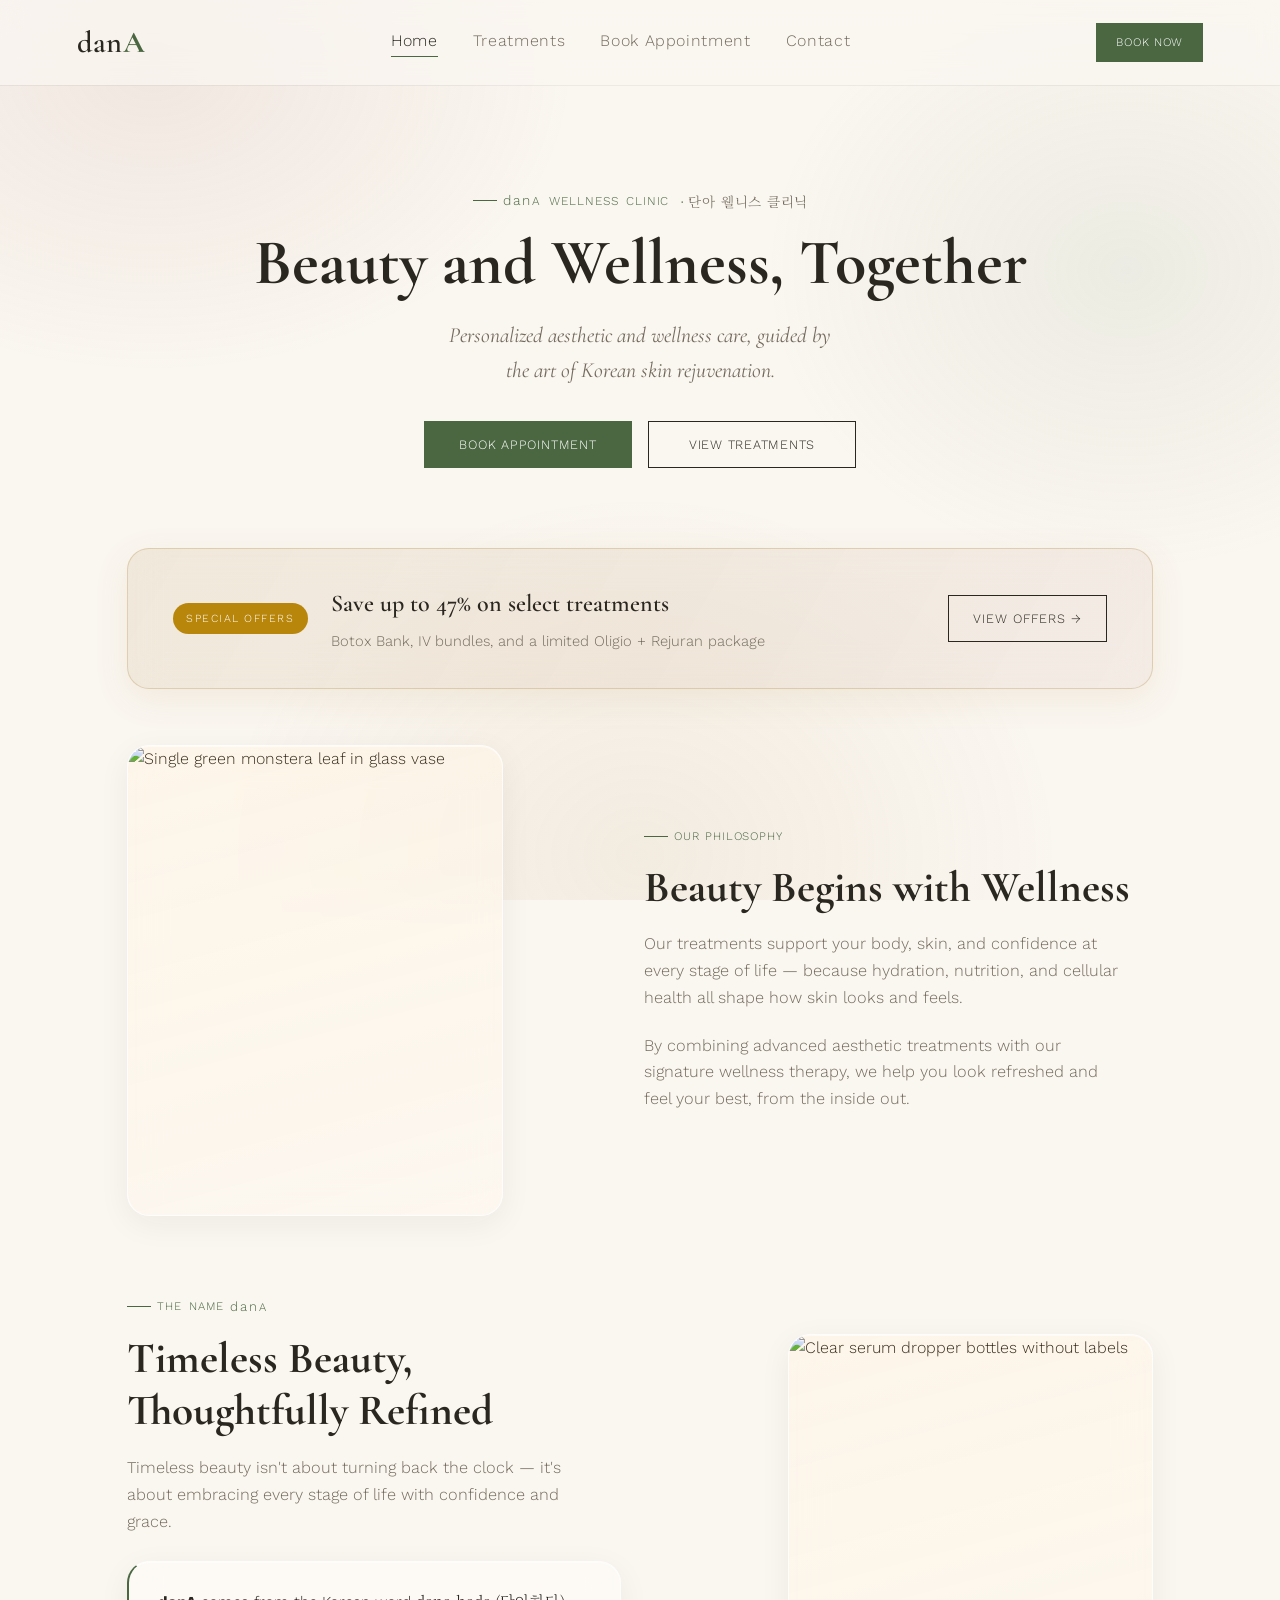
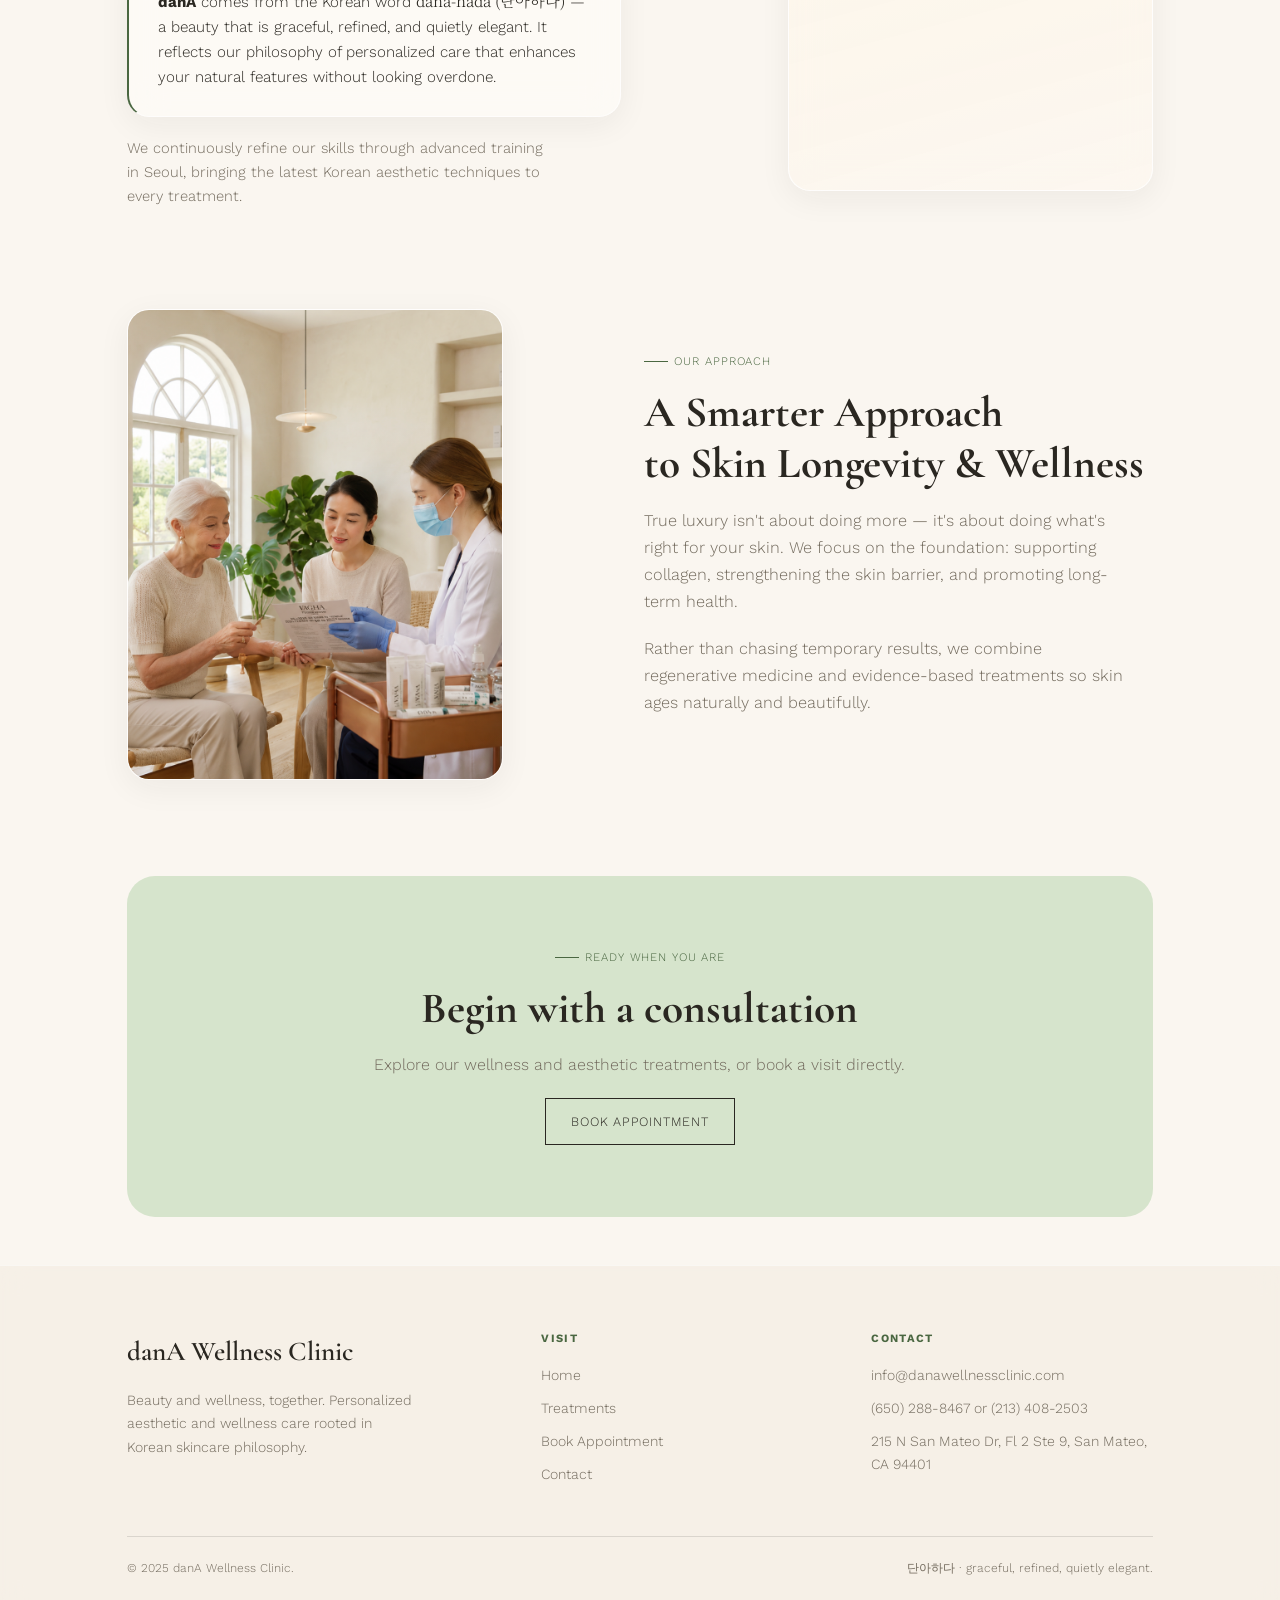
==== index.html @ 2bdb6cf9 "Update index.html" ====
<!DOCTYPE html>
<html lang="en">
<head>
  <meta charset="UTF-8" />
  <meta name="viewport" content="width=device-width, initial-scale=1.0" />
  <title>danA Wellness Clinic</title>
  <link rel="icon" type="image/svg+xml" href="data:image/svg+xml,%3Csvg xmlns='http://www.w3.org/2000/svg' viewBox='0 0 32 32'%3E%3Ccircle cx='16' cy='16' r='16' fill='%23FAF6F0'/%3E%3Ctext x='4' y='23' font-family='Georgia' font-size='18' fill='%232A2721'%3Ed%3C/text%3E%3Ctext x='14' y='23' font-family='Georgia' font-weight='700' font-size='21' fill='%234A6741'%3EA%3C/text%3E%3C/svg%3E" />
  <link rel="stylesheet" href="styles.css?v=2" />
  <link rel="icon" href="./images/favicon.svg" sizes="48x48">
</head>
<body>
  <!-- HEADER -->
  <header class="dana-header">
    <a href="index.html" class="dana-logo"><span class="lc">dan</span><span class="cap">A</span></a>
    <nav class="dana-nav" id="mainNav">
      <a href="index.html" class="active">Home</a>
      <a href="treatments.html">Treatments</a>
      <a href="book.html">Book Appointment</a>
      <a href="contact.html">Contact</a>
    </nav>
    <div style="display:flex;align-items:center;gap:1rem">
      <a href="book.html" class="dana-btn filled small">Book Now</a>
      <button class="nav-toggle" aria-label="Menu" onclick="document.getElementById('mainNav').classList.toggle('open')">
        <span></span><span></span><span></span>
      </button>
    </div>
  </header>

  <!-- HERO -->
  <section class="page-hero">
    <div class="eyebrow" style="justify-content:center;word-spacing:0.18em;flex-wrap:wrap">
      <span style="white-space:nowrap"><span style="text-transform:none;letter-spacing:0.16em"><span style="font-size:1.15em">dan</span>A</span> Wellness Clinic</span>
      <span class="kr-inline"><span class="dot">·</span>단아 웰니스 클리닉</span>
    </div>
    <h1>Beauty and Wellness, Together</h1>
    <p class="sub" style="margin-top:1rem">Personalized aesthetic and wellness care, guided by the art of Korean skin rejuvenation.</p>
    <div style="margin-top:2rem;display:flex;gap:1rem;justify-content:center;flex-wrap:wrap">
      <a href="book.html" class="dana-btn filled" style="width:13rem;justify-content:center;text-align:center">Book Appointment</a>
      <a href="treatments.html" class="dana-btn" style="width:13rem;justify-content:center;text-align:center">View Treatments</a>
    </div>
  </section>

  <!-- OFFERS BANNER -->
  <section class="wrap" style="padding-top:0;padding-bottom:1rem">
    <a href="treatments.html#tab-offers" class="offers-banner">
      <div class="ob-left">
        <span class="ob-tag">Special Offers</span>
        <div>
          <h3>Save up to 47% on select treatments</h3>
          <p>Botox Bank, IV bundles, and a limited Oligio + Rejuran package</p>
        </div>
      </div>
      <span class="ob-arrow">View Offers →</span>
    </a>
  </section>

  <!-- PHILOSOPHY 1 -->
  <div class="philosophy-block">
    <section class="wrap phi-grid">
      <div class="phi-img glass" aria-hidden="true">
        <img src="https://images.unsplash.com/photo-1471086569966-db3eebc25a59?w=800&h=1000&fit=crop&crop=center&auto=format&q=80" alt="Single green monstera leaf in glass vase" />
        <div class="tint"></div>
      </div>
      <div class="phi-copy">
        <div class="eyebrow">Our Philosophy</div>
        <h2>Beauty Begins with Wellness</h2>
        <p>Our treatments support your body, skin, and confidence at every stage of life — because hydration, nutrition, and cellular health all shape how skin looks and feels.</p>
        <p>By combining advanced aesthetic treatments with our signature wellness therapy, we help you look refreshed and feel your best, from the inside out.</p>
      </div>
    </section>
  </div>

  <!-- PHILOSOPHY 2 -->
  <div class="philosophy-block">
    <section class="wrap phi-grid reverse" style="gap:13vw">
      <div class="phi-img glass" aria-hidden="true">
        <img src="https://images.unsplash.com/photo-1608571423902-eed4a5ad8108?w=800&h=1000&fit=crop&auto=format&q=80" alt="Clear serum dropper bottles without labels" />
        <div class="tint"></div>
      </div>
      <div class="phi-copy">
        <div class="eyebrow" style="word-spacing:0.18em">The Name <span style="text-transform:none;letter-spacing:0.16em"><span style="font-size:1.15em">dan</span>A</span></div>
        <h2>Timeless Beauty,<br>Thoughtfully Refined</h2>
        <p>Timeless beauty isn't about turning back the clock — it's about embracing every stage of life with confidence and grace.</p>
        <div class="name-note glass">
          <strong>danA</strong> comes from the Korean word <span style="font-family:'Noto Serif KR', serif;color:var(--ink)">dana-hada (단아하다)</span> — a beauty that is graceful, refined, and quietly elegant. It reflects our philosophy of personalized care that enhances your natural features without looking overdone.
        </div>
        <p style="margin-top:1.2rem;font-size:0.92rem">We continuously refine our skills through advanced training in Seoul, bringing the latest Korean aesthetic techniques to every treatment.</p>
      </div>
    </section>
  </div>

  <!-- PHILOSOPHY 3 -->
  <div class="philosophy-block">
    <section class="wrap phi-grid">
      <div class="phi-img glass" aria-hidden="true">
        <img src="images/consultation-clinic.png" alt="Clients reviewing treatment plan with clinician" />
        <div class="tint"></div>
      </div>
      <div class="phi-copy">
        <div class="eyebrow">Our Approach</div>
        <h2>A Smarter Approach<br>to Skin Longevity &amp; Wellness</h2>
        <p>True luxury isn't about doing more — it's about doing what's right for your skin. We focus on the foundation: supporting collagen, strengthening the skin barrier, and promoting long-term health.</p>
        <p>Rather than chasing temporary results, we combine regenerative medicine and evidence-based treatments so skin ages naturally and beautifully.</p>
      </div>
    </section>
  </div>

  <!-- CTA -->
  <section class="cta-band">
    <div class="wrap" style="padding:0">
      <div class="eyebrow" style="justify-content:center;color:var(--gold)">Ready When You Are</div>
      <h2>Begin with a consultation</h2>
      <p>Explore our wellness and aesthetic treatments, or book a visit directly.</p>
      <a href="book.html" class="dana-btn">Book Appointment</a>
    </div>
  </section>

  <!-- FOOTER -->
  <footer class="dana-footer">
    <div class="wrap">
      <div class="foot-grid">
        <div>
          <div class="foot-logo"><span class="lc">dan</span><span class="cap">A</span> Wellness Clinic</div>
          <p class="foot-desc">Beauty and wellness, together. Personalized aesthetic and wellness care rooted in Korean skincare philosophy.</p>
        </div>
        <div class="foot-col">
          <h5>Visit</h5>
          <a href="index.html">Home</a>
          <a href="treatments.html">Treatments</a>
          <a href="book.html">Book Appointment</a>
          <a href="contact.html">Contact</a>
        </div>
        <div class="foot-col">
          <h5>Contact</h5>
          <a href="mailto:info@danawellnessclinic.com">info@danawellnessclinic.com</a>
          <a href="tel:+16502888467">(650) 288-8467 or (213) 408-2503</a>
          <a href="contact.html">215 N San Mateo Dr, Fl 2 Ste 9, San Mateo, CA 94401</a>
        </div>
      </div>
      <div class="foot-bottom">
        <span>© 2025 danA Wellness Clinic.</span>
        <span>단아하다 · graceful, refined, quietly elegant.</span>
      </div>
    </div>
  </footer>
</body>
</html>
---- styles.css ----
@import url('https://fonts.googleapis.com/css2?family=Cormorant+Garamond:ital,wght@0,400;0,500;0,600;0,700;1,500&family=Work+Sans:wght@300;400;500;600;700&family=Noto+Serif+KR:wght@300;400;600&display=swap');

html { overflow-y: scroll; }

:root {
  --ivory: #FAF6F0;
  --ivory-deep: #F1E9DE;
  --ink: #2A2721;
  --ink-soft: #736B5E;
  --rose: #4A6741;
  --rose-deep: #4A6741;
  --sage: #7A9B6E;
  --gold: #4A6741;
  --amber: #B8860B;
  --dark-soft: #D6E4CC;
  --line: rgba(42,39,33,0.13);
  --dana-max: 1180px;
}

*, *::before, *::after { box-sizing: border-box; margin: 0; padding: 0; }

body {
  font-family: 'Work Sans', sans-serif;
  font-weight: 300;
  line-height: 1.65;
  -webkit-font-smoothing: antialiased;
  background: var(--ivory);
  color: var(--ink);
  min-height: 100vh;
  position: relative;
}

body::before {
  content: "";
  position: fixed;
  inset: 0;
  z-index: 0;
  pointer-events: none;
  background:
    radial-gradient(ellipse 700px 500px at 12% 8%, rgba(185,140,130,0.14), transparent 60%),
    radial-gradient(ellipse 600px 500px at 88% 30%, rgba(150,167,141,0.13), transparent 60%),
    radial-gradient(ellipse 700px 600px at 50% 95%, rgba(185,151,90,0.10), transparent 60%);
}

::selection {
  background: var(--rose);
  color: #fff;
}

/* Wrap */
.wrap {
  max-width: var(--dana-max);
  margin: 0 auto;
  padding: 0 6vw;
}

/* ═══════════════════════════════════════════════════
   HEADER
═══════════════════════════════════════════════════ */
.dana-header {
  position: sticky;
  top: 0;
  z-index: 100;
  background: rgba(250,246,240,0.75);
  backdrop-filter: blur(14px);
  -webkit-backdrop-filter: blur(14px);
  box-shadow: 0 1px 0 rgba(42,39,33,0.06);
  display: flex;
  align-items: center;
  justify-content: space-between;
  padding: 1.1rem 6vw;
}

.dana-logo {
  font-family: 'Cormorant Garamond', serif;
  font-size: 1.9rem;
  letter-spacing: 0.01em;
  text-decoration: none;
  color: inherit;
}
.dana-logo .lc { font-weight: 600; }
.dana-logo .cap { font-weight: 700; color: var(--rose-deep); }

.dana-nav {
  display: flex;
  align-items: center;
  gap: 2.2rem;
}
.dana-nav a {
  text-decoration: none;
  color: var(--ink-soft);
  font-size: 1rem;
  letter-spacing: 0.04em;
  position: relative;
  padding-bottom: 3px;
}
.dana-nav a::after {
  content: "";
  position: absolute;
  left: 0;
  bottom: 0;
  width: 0;
  height: 1px;
  background: var(--rose-deep);
  transition: width 0.25s ease;
}
.dana-nav a:hover::after,
.dana-nav a.active::after {
  width: 100%;
}
.dana-nav a.active {
  color: var(--ink);
}

/* ═══════════════════════════════════════════════════
   BUTTONS — NO BORDER-RADIUS (SQUARE)
═══════════════════════════════════════════════════ */
.dana-btn {
  display: inline-flex;
  align-items: center;
  gap: 0.5rem;
  font-size: 0.8rem;
  letter-spacing: 0.06em;
  text-transform: uppercase;
  text-decoration: none;
  color: var(--ink);
  border: 1px solid var(--ink);
  padding: 0.75rem 1.6rem;
  transition: background 0.25s ease, color 0.25s ease, border-color 0.25s ease;
  background: transparent;
  cursor: pointer;
  font-family: inherit;
  border-radius: 0;
}
.dana-btn:hover {
  background: var(--ink);
  color: var(--ivory);
}
.dana-btn.filled {
  background: var(--rose-deep);
  border-color: var(--rose-deep);
  color: #fff;
  border-radius: 0;
}
.dana-btn.filled:hover {
  background: var(--ink);
  border-color: var(--ink);
}
.dana-btn.small {
  padding: 0.55rem 1.2rem;
  font-size: 0.72rem;
}

/* Nav toggle (mobile) */
.nav-toggle {
  display: none;
  background: none;
  border: none;
  cursor: pointer;
  padding: 0.4rem;
}
.nav-toggle span {
  display: block;
  width: 22px;
  height: 1px;
  background: var(--ink);
  margin: 5px 0;
}

/* ═══════════════════════════════════════════════════
   HERO
═══════════════════════════════════════════════════ */
.page-hero {
  padding: 6.5rem 6vw 5rem;
  text-align: center;
  position: relative;
  z-index: 1;
}
.page-hero .eyebrow {
  font-size: 0.75rem;
  letter-spacing: 0.08em;
  word-spacing: -0.02em;
  text-transform: uppercase;
  color: var(--rose-deep);
  margin-bottom: 1rem;
  display: flex;
  align-items: center;
  justify-content: center;
  gap: 0.4rem;
}
.page-hero h1 {
  font-family: 'Cormorant Garamond', serif;
  font-weight: 700;
  font-size: clamp(2.4rem, 5.5vw, 4rem);
  line-height: 1.1;
  margin: 0 0 1.2rem;
}
.page-hero .sub {
  font-family: 'Cormorant Garamond', serif;
  font-style: italic;
  font-weight: 400;
  font-size: clamp(1.1rem, 2vw, 1.35rem);
  color: var(--ink-soft);
  max-width: 44ch;
  margin: 0 auto;
}

/* ═══════════════════════════════════════════════════
   EYEBROW
═══════════════════════════════════════════════════ */
.eyebrow {
  font-size: 0.72rem;
  letter-spacing: 0.08em;
  word-spacing: -0.02em;
  text-transform: uppercase;
  color: var(--rose-deep);
  display: flex;
  align-items: center;
  gap: 0.4rem;
  margin-bottom: 1rem;
}
.eyebrow::before {
  content: "";
  width: 24px;
  height: 1px;
  background: var(--rose-deep);
}
.kr-inline {
  font-family: 'Noto Serif KR', serif;
  font-weight: 300;
  text-transform: none;
  letter-spacing: 0.02em;
  color: var(--ink-soft);
  font-size: 0.85rem;
  margin-left: 0.3em;
}
.kr-inline .dot {
  margin-right: 0.3em;
  color: var(--rose-deep);
}

/* ═══════════════════════════════════════════════════
   TYPOGRAPHY
═══════════════════════════════════════════════════ */
h2 {
  font-family: 'Cormorant Garamond', serif;
  font-weight: 700;
  font-size: clamp(1.9rem, 3.6vw, 2.7rem);
  line-height: 1.2;
  margin: 0 0 1.1rem;
}
h3 {
  font-family: 'Cormorant Garamond', serif;
  font-weight: 600;
  font-size: 1.5rem;
  margin: 0 0 0.5rem;
}
p {
  color: var(--ink-soft);
}

/* ═══════════════════════════════════════════════════
   GLASS CARD
═══════════════════════════════════════════════════ */
.glass {
  background: rgba(255,253,249,0.55);
  backdrop-filter: blur(18px);
  -webkit-backdrop-filter: blur(18px);
  border: 1px solid rgba(255,255,255,0.6);
  border-radius: 22px;
  box-shadow: 0 8px 32px rgba(42,39,33,0.06), inset 0 1px 0 rgba(255,255,255,0.5);
}

/* ═══════════════════════════════════════════════════
   PHILOSOPHY BLOCKS (HOME)
═══════════════════════════════════════════════════ */
.philosophy-block {
  padding: 2.5rem 0;
  position: relative;
  z-index: 1;
}
.phi-grid {
  display: grid;
  grid-template-columns: 0.85fr 1.15fr;
  gap: 11vw;
  align-items: center;
}
.phi-grid.reverse {
  grid-template-columns: 1.15fr 0.85fr;
}
.phi-grid.reverse .phi-img {
  order: 2;
}
.phi-copy p {
  max-width: 48ch;
  margin: 0 0 1.3rem;
  font-size: 1.02rem;
}
.phi-img {
  aspect-ratio: 4/5;
  position: relative;
  overflow: hidden;
  padding: 0;
}
.phi-img img {
  width: 100%;
  height: 100%;
  object-fit: cover;
  display: block;
}
.phi-img .tint {
  position: absolute;
  inset: 0;
  pointer-events: none;
  background: linear-gradient(165deg, rgba(255,192,103,0.20), rgba(229,164,78,0.08));
  mix-blend-mode: soft-light;
}
.name-note {
  margin-top: 1.6rem;
  padding: 1.6rem 1.8rem;
  border-left: 2px solid var(--gold);
  font-size: 0.95rem;
}

/* ═══════════════════════════════════════════════════
   OFFERS BANNER
═══════════════════════════════════════════════════ */
.offers-banner {
  display: flex;
  align-items: center;
  justify-content: space-between;
  gap: 2rem;
  flex-wrap: wrap;
  text-decoration: none;
  color: inherit;
  background: linear-gradient(120deg, rgba(185,151,90,0.14), rgba(185,140,130,0.10));
  backdrop-filter: blur(18px);
  -webkit-backdrop-filter: blur(18px);
  border: 1px solid rgba(185,151,90,0.35);
  border-radius: 22px;
  padding: 2.2rem 2.8rem;
  box-shadow: 0 10px 34px rgba(185,151,90,0.12);
  transition: transform 0.3s ease, box-shadow 0.3s ease;
}
.offers-banner:hover {
  transform: translateY(-3px);
  box-shadow: 0 16px 42px rgba(185,151,90,0.2);
}
.ob-left {
  display: flex;
  align-items: center;
  gap: 1.4rem;
  flex-wrap: wrap;
}
.ob-tag {
  font-size: 0.68rem;
  letter-spacing: 0.14em;
  text-transform: uppercase;
  color: #fff;
  background: var(--amber);
  padding: 0.4rem 0.85rem;
  border-radius: 20px;
  white-space: nowrap;
}
.offers-banner h3 {
  color: var(--ink);
  margin: 0;
  font-size: 1.5rem;
}
.offers-banner p {
  color: var(--ink-soft);
  margin: 0.3rem 0 0;
  font-size: 0.92rem;
}
.ob-arrow {
  font-family: 'Work Sans', sans-serif;
  font-size: 0.8rem;
  letter-spacing: 0.08em;
  text-transform: uppercase;
  color: var(--ink);
  border: 1px solid var(--ink);
  padding: 0.75rem 1.5rem;
  white-space: nowrap;
  border-radius: 0;
  transition: border-color 0.25s ease, background 0.25s ease, color 0.25s ease;
}
.offers-banner:hover .ob-arrow {
  background: var(--ink);
  color: var(--ivory);
}

/* ═══════════════════════════════════════════════════
   CTA BAND
═══════════════════════════════════════════════════ */
.cta-band {
  background: var(--dark-soft);
  color: var(--ink);
  text-align: center;
  padding: 4.5rem 6vw;
  border-radius: 28px;
  max-width: calc(var(--dana-max) - 12vw);
  margin: 3.5rem auto 0;
  position: relative;
  z-index: 1;
}
.cta-band h2 { color: var(--ink); }
.cta-band p { color: var(--ink-soft); }
.cta-band .dana-btn {
  border-color: var(--ink);
  color: var(--ink);
  margin-top: 1.2rem;
}
.cta-band .dana-btn:hover {
  background: var(--amber);
  border-color: var(--amber);
  color: #fff;
}

/* ═══════════════════════════════════════════════════
   TABS
═══════════════════════════════════════════════════ */
.tabs {
  display: flex;
  flex-wrap: wrap;
  gap: 0.6rem;
  justify-content: center;
  margin: 0 0 3.5rem;
  border-bottom: 1px solid var(--line);
  padding-bottom: 2rem;
}
.tab-btn {
  font-family: 'Work Sans', sans-serif;
  font-size: 0.95rem;
  letter-spacing: 0.05em;
  padding: 0.7rem 1.4rem;
  border: 1px solid var(--line);
  border-radius: 0;
  background: transparent;
  color: var(--ink-soft);
  cursor: pointer;
  transition: all 0.25s ease;
}
.tab-btn:hover {
  border-color: var(--gold);
  color: var(--ink);
}
.tab-btn.active {
  background: var(--gold);
  border-color: var(--gold);
  color: #fff;
}
.tab-btn.offers {
  border-color: var(--amber);
  color: var(--amber);
}
.tab-btn.offers.active {
  background: var(--amber);
  border-color: var(--amber);
  color: #fff;
}

.tab-panel { display: none; }
.tab-panel.active { display: block; }

/* ═══════════════════════════════════════════════════
   TREATMENT CARDS
═══════════════════════════════════════════════════ */
.group-title {
  font-family: 'Cormorant Garamond', serif;
  font-size: 1.7rem;
  font-weight: 600;
  margin: 3.6rem 0 0.5rem;
}
.group-sub {
  color: var(--ink-soft);
  font-size: 0.95rem;
  margin: 0 0 2rem;
  max-width: 100%;
}
.card-grid {
  display: grid;
  grid-template-columns: repeat(2, 1fr);
  gap: 1.4rem;
  margin-bottom: 1.4rem;
}
.card-grid.cols-3 {
  grid-template-columns: repeat(3, 1fr);
}
.tcard {
  padding: 1.8rem 2rem;
}

/* Accordion items */
.dana-details.nested {
  margin-top: 1rem;
  padding: 1rem 1.4rem;
  box-shadow: none;
  border: 1px solid var(--line);
}
.dana-details.nested .dana-summary {
  font-size: 1rem;
}
.dana-details.nested .plus {
  font-size: 1.2rem;
}
.dana-details {
  padding: 1.5rem 1.8rem;
  margin-bottom: 1rem;
  transition: transform 0.35s ease, box-shadow 0.35s ease;
}
.dana-details:hover {
  transform: translateY(-3px);
  box-shadow: 0 16px 40px rgba(42,39,33,0.09), inset 0 1px 0 rgba(255,255,255,0.6);
}
.dana-summary {
  cursor: pointer;
  list-style: none;
  display: flex;
  justify-content: space-between;
  align-items: baseline;
  font-family: 'Cormorant Garamond', serif;
  font-size: 1.25rem;
  font-weight: 600;
  gap: 1rem;
}
.dana-summary::-webkit-details-marker { display: none; }
.dana-summary .price {
  font-family: 'Work Sans', sans-serif;
  font-size: 0.85rem;
  letter-spacing: 0.03em;
  color: var(--rose-deep);
  white-space: nowrap;
}
.dana-summary .plus {
  font-size: 1.4rem;
  color: var(--ink-soft);
  transition: transform 0.25s ease;
  margin-left: 0.4rem;
}
details[open] .dana-summary .plus {
  transform: rotate(45deg);
}
.item-body {
  margin-top: 1.1rem;
  padding-top: 1.1rem;
  border-top: 1px solid rgba(42,39,33,0.08);
}
.item-body p {
  font-size: 0.92rem;
  margin: 0 0 0.8rem;
}
.item-body .cols {
  display: grid;
  grid-template-columns: 1fr 1fr;
  gap: 1.4rem;
}
.item-body h4 {
  font-family: 'Work Sans', sans-serif;
  font-size: 0.72rem;
  letter-spacing: 0.1em;
  text-transform: uppercase;
  color: var(--rose-deep);
  margin: 0 0 0.5rem;
}
.item-body ul {
  margin: 0;
  padding-left: 1.1rem;
}
.item-body li {
  font-size: 0.88rem;
  color: var(--ink-soft);
  margin-bottom: 0.3rem;
}

/* Offer cards */
.offer-card {
  padding: 2.3rem;
  margin-bottom: 1.6rem;
  position: relative;
}
.offer-card .tag {
  display: inline-block;
  font-size: 0.68rem;
  letter-spacing: 0.1em;
  text-transform: uppercase;
  background: var(--amber);
  color: #fff;
  padding: 0.35rem 0.8rem;
  border-radius: 20px;
  margin-bottom: 0.8rem;
}
.offer-price {
  display: flex;
  align-items: baseline;
  gap: 0.8rem;
  margin: 0.6rem 0 1rem;
  flex-wrap: wrap;
}
.offer-price .was {
  text-decoration: line-through;
  color: var(--ink-soft);
  font-size: 0.95rem;
}
.offer-price .now {
  font-family: 'Cormorant Garamond', serif;
  font-size: 1.9rem;
  color: var(--rose-deep);
}
.sig-grid {
  display: grid;
  grid-auto-rows: 1fr;
  gap: 3rem;
}
/* Signature cards */
.sig-card {
  display: grid;
  grid-template-columns: 1fr 0.35fr;
  gap: 0;
  align-items: stretch;
  overflow: hidden;
  padding: 0;
  margin-bottom: 3rem;
}
.sig-card .sig-text {
  padding: 2rem 2.4rem;
  display: flex;
  flex-direction: column;
  justify-content: flex-start;
}
.sig-head {
  display: flex;
  justify-content: space-between;
  align-items: baseline;
  flex-wrap: wrap;
  gap: 0.8rem;
  margin-bottom: 0.4rem;
}
.sig-head h3 { margin: 0; }
.sig-price {
  font-family: 'Cormorant Garamond', serif;
  font-size: 1.6rem;
  color: var(--rose-deep);
}
.sig-card p {
  font-size: 0.92rem;
  margin: 0 0 0.8rem;
}
.sig-card img {
  width: 100%;
  height: 100%;
  object-fit: cover;
}

/* ═══════════════════════════════════════════════════
   BOOK PAGE — CALL CARD
═══════════════════════════════════════════════════ */
.book-card {
  display: flex;
  align-items: center;
  gap: 1.5rem;
  padding: 1.5rem 2rem;
  border-radius: 20px;
  text-decoration: none;
  color: var(--ink);
  transition: transform 0.2s ease, box-shadow 0.2s ease;
}
.book-phone {
  font-family: 'Cormorant Garamond', serif;
  font-weight: 700;
  font-size: 1.5rem;
  color: var(--rose-deep);
  white-space: nowrap;
}

/* ═══════════════════════════════════════════════════
   FORMS
═══════════════════════════════════════════════════ */
.form-wrap {
  max-width: none;
  margin: 0 auto;
  padding: 2.8rem 3.4rem;
}
.field {
  margin-bottom: 1.5rem;
}
.field label {
  display: block;
  font-size: 0.78rem;
  letter-spacing: 0.05em;
  text-transform: uppercase;
  color: var(--ink-soft);
  margin-bottom: 0.5rem;
}
.field input,
.field select,
.field textarea {
  width: 100%;
  padding: 0.85rem 1rem;
  border: 1px solid rgba(42,39,33,0.14);
  border-radius: 12px;
  background: rgba(255,255,255,0.55);
  font-family: 'Work Sans', sans-serif;
  font-size: 0.95rem;
  color: var(--ink);
}
.field input:focus,
.field select:focus,
.field textarea:focus {
  outline: none;
  border-color: var(--rose-deep);
}
.field-row {
  display: grid;
  grid-template-columns: 1fr 1fr;
  gap: 1.4rem;
}
.form-note {
  font-size: 0.85rem;
  color: var(--ink-soft);
  margin-top: 1.2rem;
}

/* ═══════════════════════════════════════════════════
   INFO GRID
═══════════════════════════════════════════════════ */
.info-grid {
  display: grid;
  grid-template-columns: repeat(3, 1fr);
  gap: 1.4rem;
  margin-bottom: 4rem;
}
.info-card {
  padding: 2.2rem;
  text-align: center;
}
.info-card .ic {
  width: 34px;
  height: 34px;
  margin: 0 auto 1rem;
  color: var(--rose-deep);
}
.info-card .ic svg {
  width: 100%;
  height: 100%;
}
.info-card h4 {
  font-family: 'Cormorant Garamond', serif;
  font-size: 1.2rem;
  font-weight: 600;
  margin: 0 0 0.5rem;
}
.info-card p {
  font-size: 0.9rem;
  margin: 0;
}

/* ═══════════════════════════════════════════════════
   MAP BLOCK
═══════════════════════════════════════════════════ */
.map-block {
  padding: 3rem 2rem;
  position: relative;
  overflow: hidden;
  display: flex;
  align-items: center;
  justify-content: center;
  flex-direction: column;
  gap: 0.6rem;
  margin-bottom: 4rem;
  text-align: center;
  color: var(--ink-soft);
  font-size: 0.85rem;
  letter-spacing: 0.04em;
  text-decoration: none;
}

/* ═══════════════════════════════════════════════════
   FOOTER
═══════════════════════════════════════════════════ */
.dana-footer {
  background: rgba(241,233,222,0.5);
  backdrop-filter: blur(14px);
  -webkit-backdrop-filter: blur(14px);
  border-top: 1px solid rgba(255,255,255,0.5);
  padding: 4rem 0 2rem;
  margin-top: 3rem;
  position: relative;
  z-index: 1;
}
.foot-grid {
  display: grid;
  grid-template-columns: 1.3fr 1fr 1fr;
  gap: 3rem;
  margin-bottom: 2.5rem;
}
.foot-logo {
  font-family: 'Cormorant Garamond', serif;
  font-size: 1.7rem;
  font-weight: 600;
  margin-bottom: 0.9rem;
}
.foot-desc {
  font-size: 0.88rem;
  max-width: 32ch;
  color: var(--ink-soft);
}
.foot-col h5 {
  font-size: 0.7rem;
  letter-spacing: 0.12em;
  text-transform: uppercase;
  color: var(--rose-deep);
  margin: 0 0 1rem;
}
.foot-col a {
  display: block;
  text-decoration: none;
  color: var(--ink-soft);
  font-size: 0.88rem;
  margin-bottom: 0.6rem;
}
.foot-col a:hover {
  color: var(--ink);
}
.foot-bottom {
  border-top: 1px solid var(--line);
  padding-top: 1.4rem;
  display: flex;
  justify-content: space-between;
  font-size: 0.75rem;
  color: var(--ink-soft);
  flex-wrap: wrap;
  gap: 0.8rem;
}

/* ═══════════════════════════════════════════════════
   RESPONSIVE
═══════════════════════════════════════════════════ */
@media (max-width: 900px) {
  .book-card {
  flex-wrap: wrap !important;
  align-items: flex-start !important;
  padding: 1.5rem !important;
}
.book-phone {
  white-space: normal;
  font-size: 1.3rem !important;
  flex-basis: 100%;
  margin-top: 0.8rem;
}
.dana-nav {
  position: fixed;
  top: 63px;
  left: auto;
  right: 0;
  bottom: 0;
  width: 30%;
  min-width: 160px;
  background: rgba(255, 253, 249, 0.92);
  backdrop-filter: blur(16px);
  -webkit-backdrop-filter: blur(16px);
  backface-visibility: hidden;
  z-index: 150;
  flex-direction: column;
  justify-content: flex-start;
  align-items: flex-start;
  padding: 2.4rem 1.2rem;
  gap: 1.6rem;
  transform: translateX(100%);
  transition: transform 0.3s ease;
  box-shadow: -6px 0 24px rgba(42,39,33,0.15);
}
  .dana-nav.open {
    transform: translateX(0);
  }
  .dana-nav a {
    font-size: 1.1rem;
  }
  .nav-toggle {
    display: block;
  }
  .phi-grid,
  .phi-grid.reverse {
    grid-template-columns: 1fr;
  }
  .phi-grid.reverse .phi-img {
    order: 0;
  }
  .card-grid,
  .card-grid.cols-3 {
    grid-template-columns: 1fr;
  }
  .item-body .cols {
    grid-template-columns: 1fr;
  }
  .field-row {
    grid-template-columns: 1fr;
  }
  .info-grid {
    grid-template-columns: 1fr;
  }
  .sig-grid {
  grid-auto-rows: auto;
}
  .sig-card {
  grid-template-columns: 1fr !important;
}
.sig-card img {
  width: 100%;
  height: 250px;
  object-fit: contain;
  background: var(--ivory-deep);
  border-radius: 0;
}
  .foot-grid {
    grid-template-columns: 1fr;
    gap: 2rem;
  }
  .offers-banner {
    padding: 1.6rem 1.8rem;
  }
}
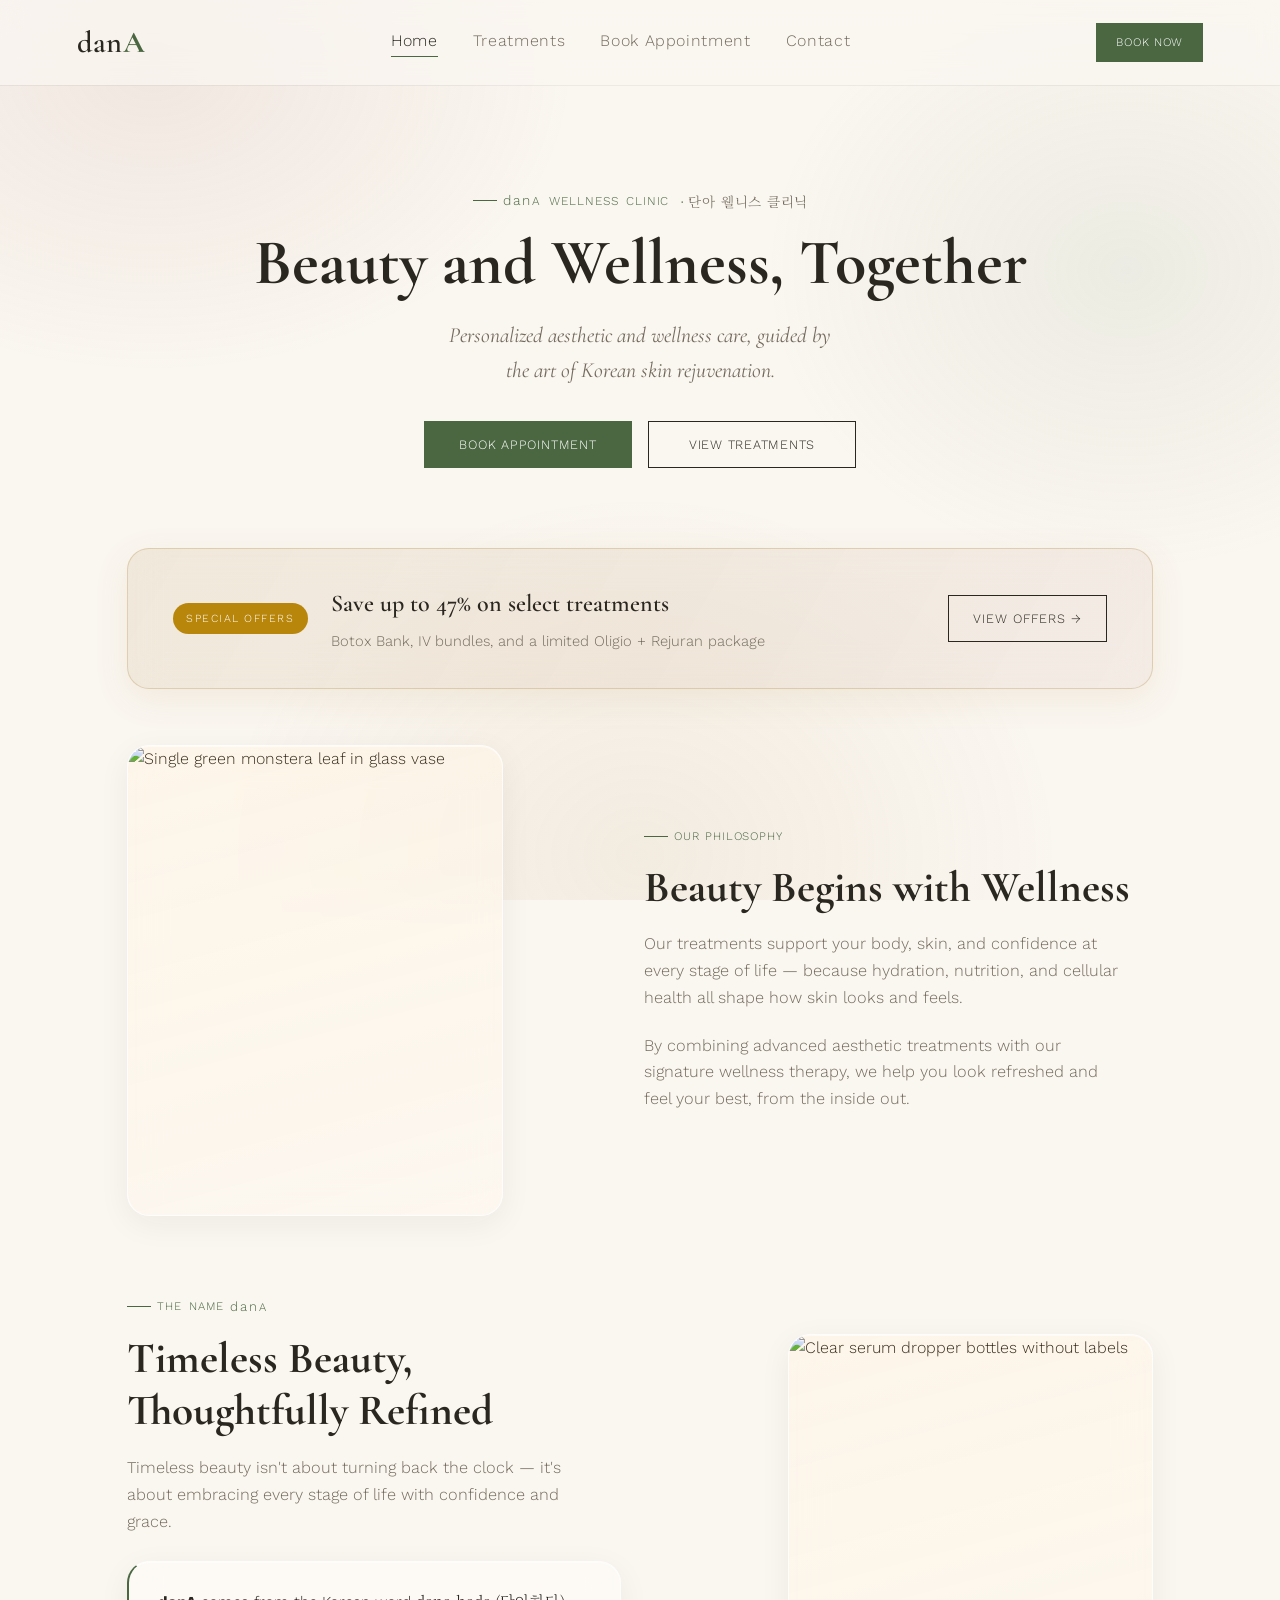
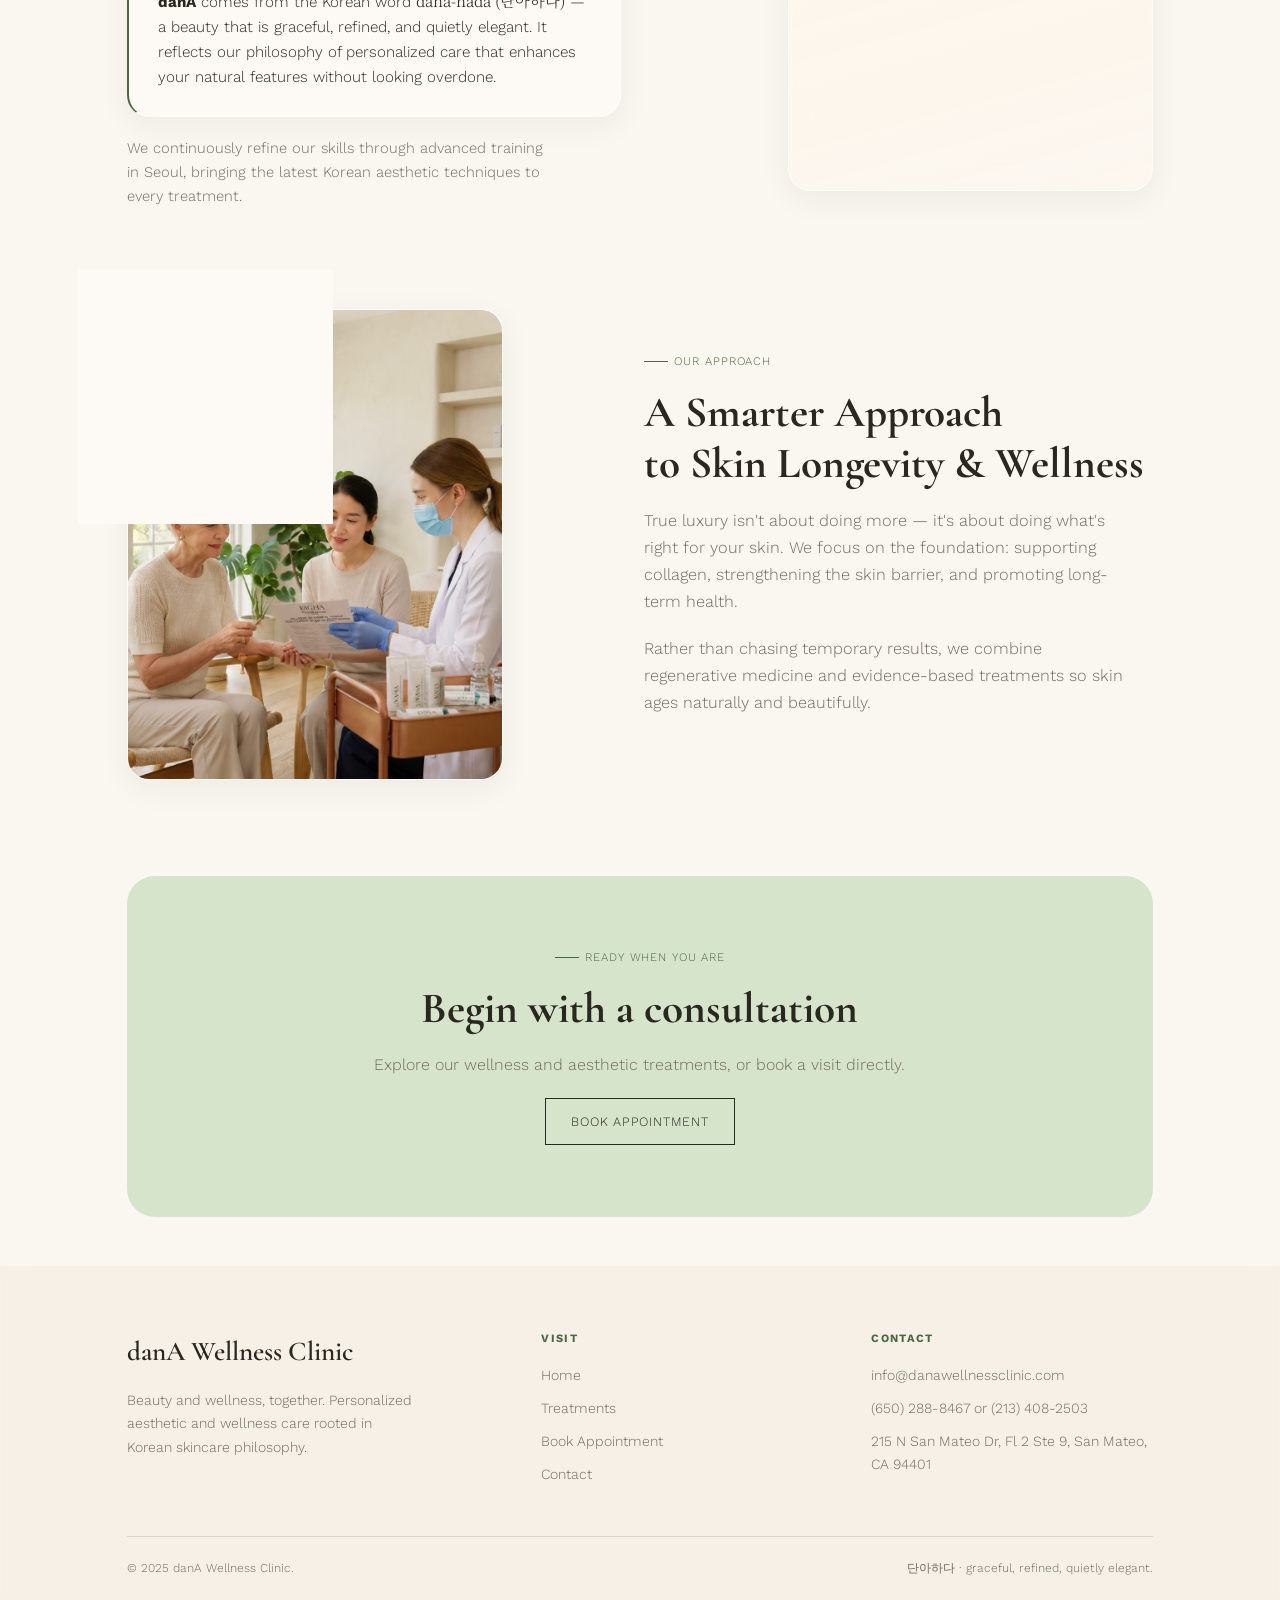
==== commit 76ea79f2: "Update index.html" ====
--- a/index.html
+++ b/index.html
@@ -4,9 +4,11 @@
   <meta charset="UTF-8" />
   <meta name="viewport" content="width=device-width, initial-scale=1.0" />
   <title>danA Wellness Clinic</title>
-  <link rel="icon" type="image/svg+xml" href="data:image/svg+xml,%3Csvg xmlns='http://www.w3.org/2000/svg' viewBox='0 0 32 32'%3E%3Ccircle cx='16' cy='16' r='16' fill='%23FAF6F0'/%3E%3Ctext x='4' y='23' font-family='Georgia' font-size='18' fill='%232A2721'%3Ed%3C/text%3E%3Ctext x='14' y='23' font-family='Georgia' font-weight='700' font-size='21' fill='%234A6741'%3EA%3C/text%3E%3C/svg%3E" />
+  
+  <!-- FAVICON FOR BROWSERS & SEARCH ENGINES -->
+  <link rel="icon" type="image/svg+xml" href="./images/favicon.svg" />
+
   <link rel="stylesheet" href="styles.css?v=2" />
-  <link rel="icon" href="./images/favicon.svg" sizes="48x48">
 </head>
 <body>
   <!-- HEADER -->
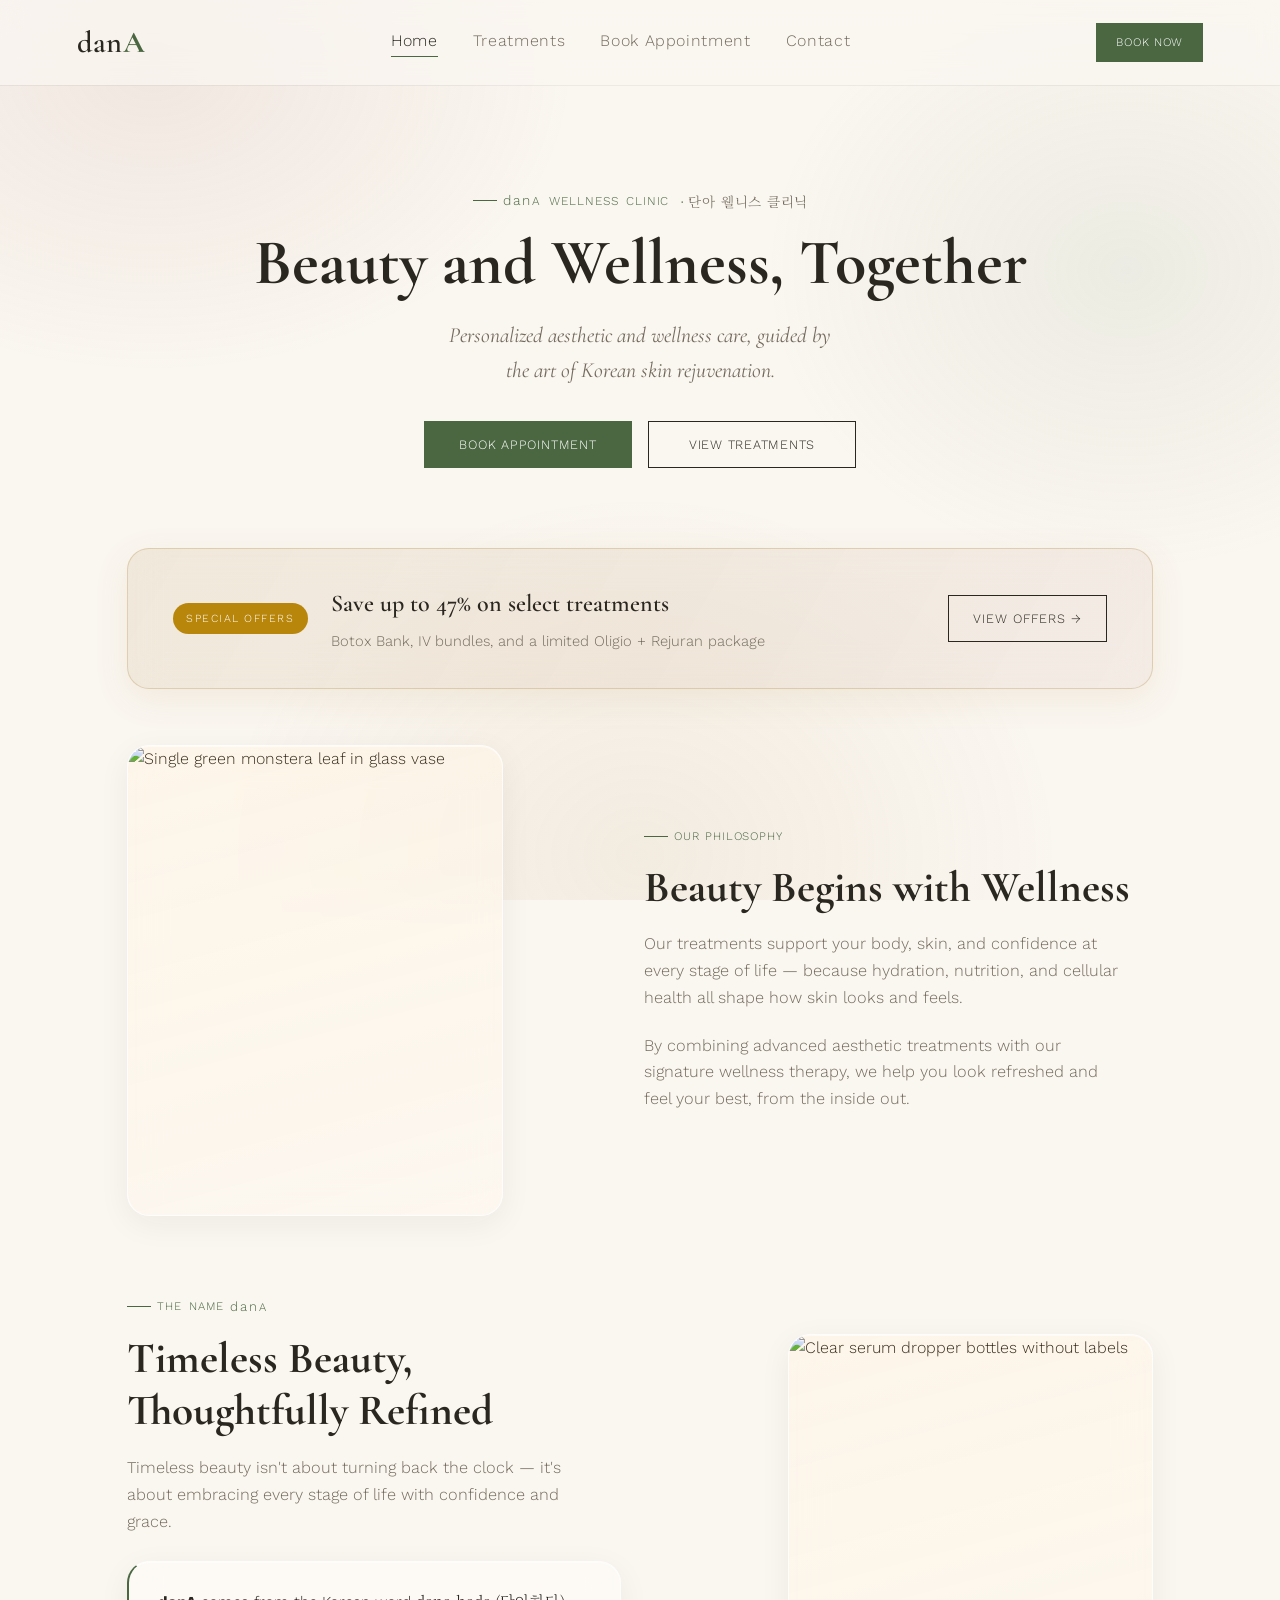
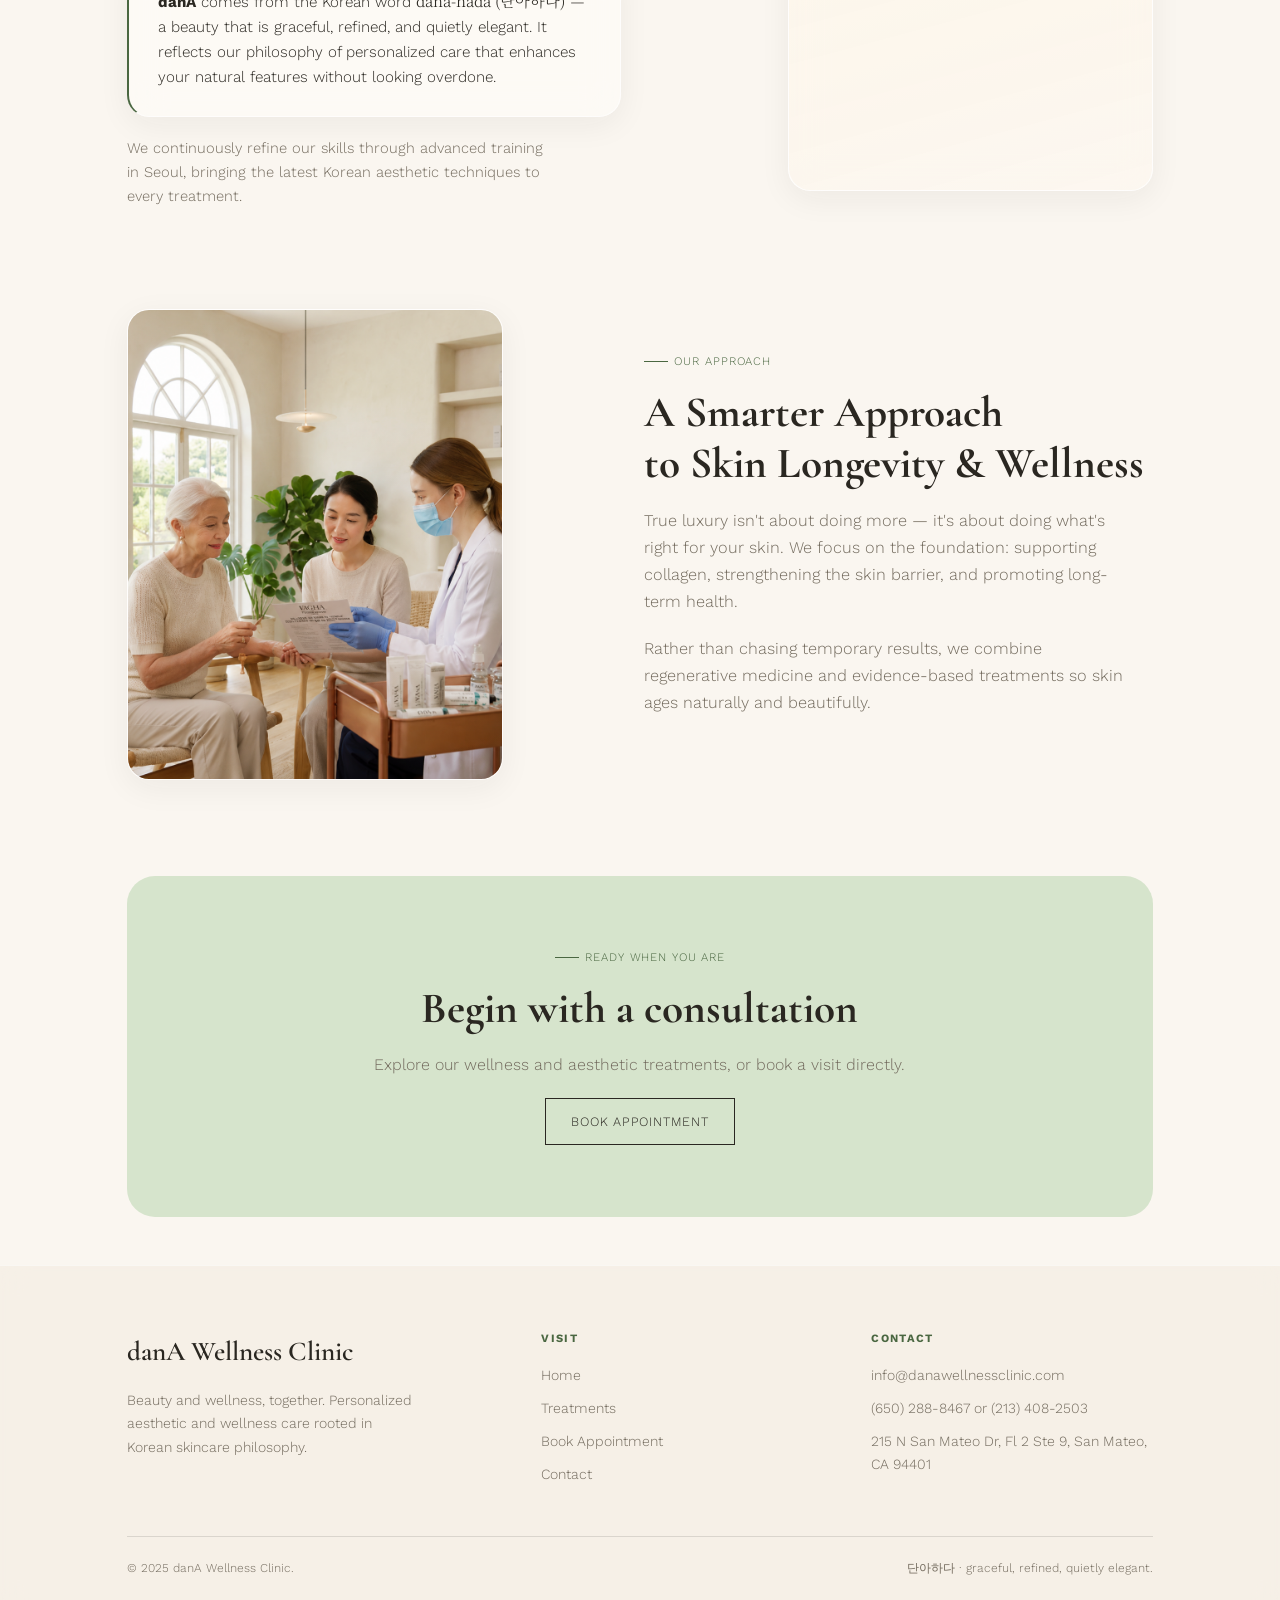
==== commit b46ab4bd: "Update index.html" ====
--- a/index.html
+++ b/index.html
@@ -8,7 +8,7 @@
   <!-- FAVICON FOR BROWSERS & SEARCH ENGINES -->
   <link rel="icon" type="image/svg+xml" href="./images/favicon.svg" />
 
-  <link rel="stylesheet" href="styles.css?v=2" />
+  <link rel="stylesheet" href="styles.css?v=3" />
 </head>
 <body>
   <!-- HEADER -->
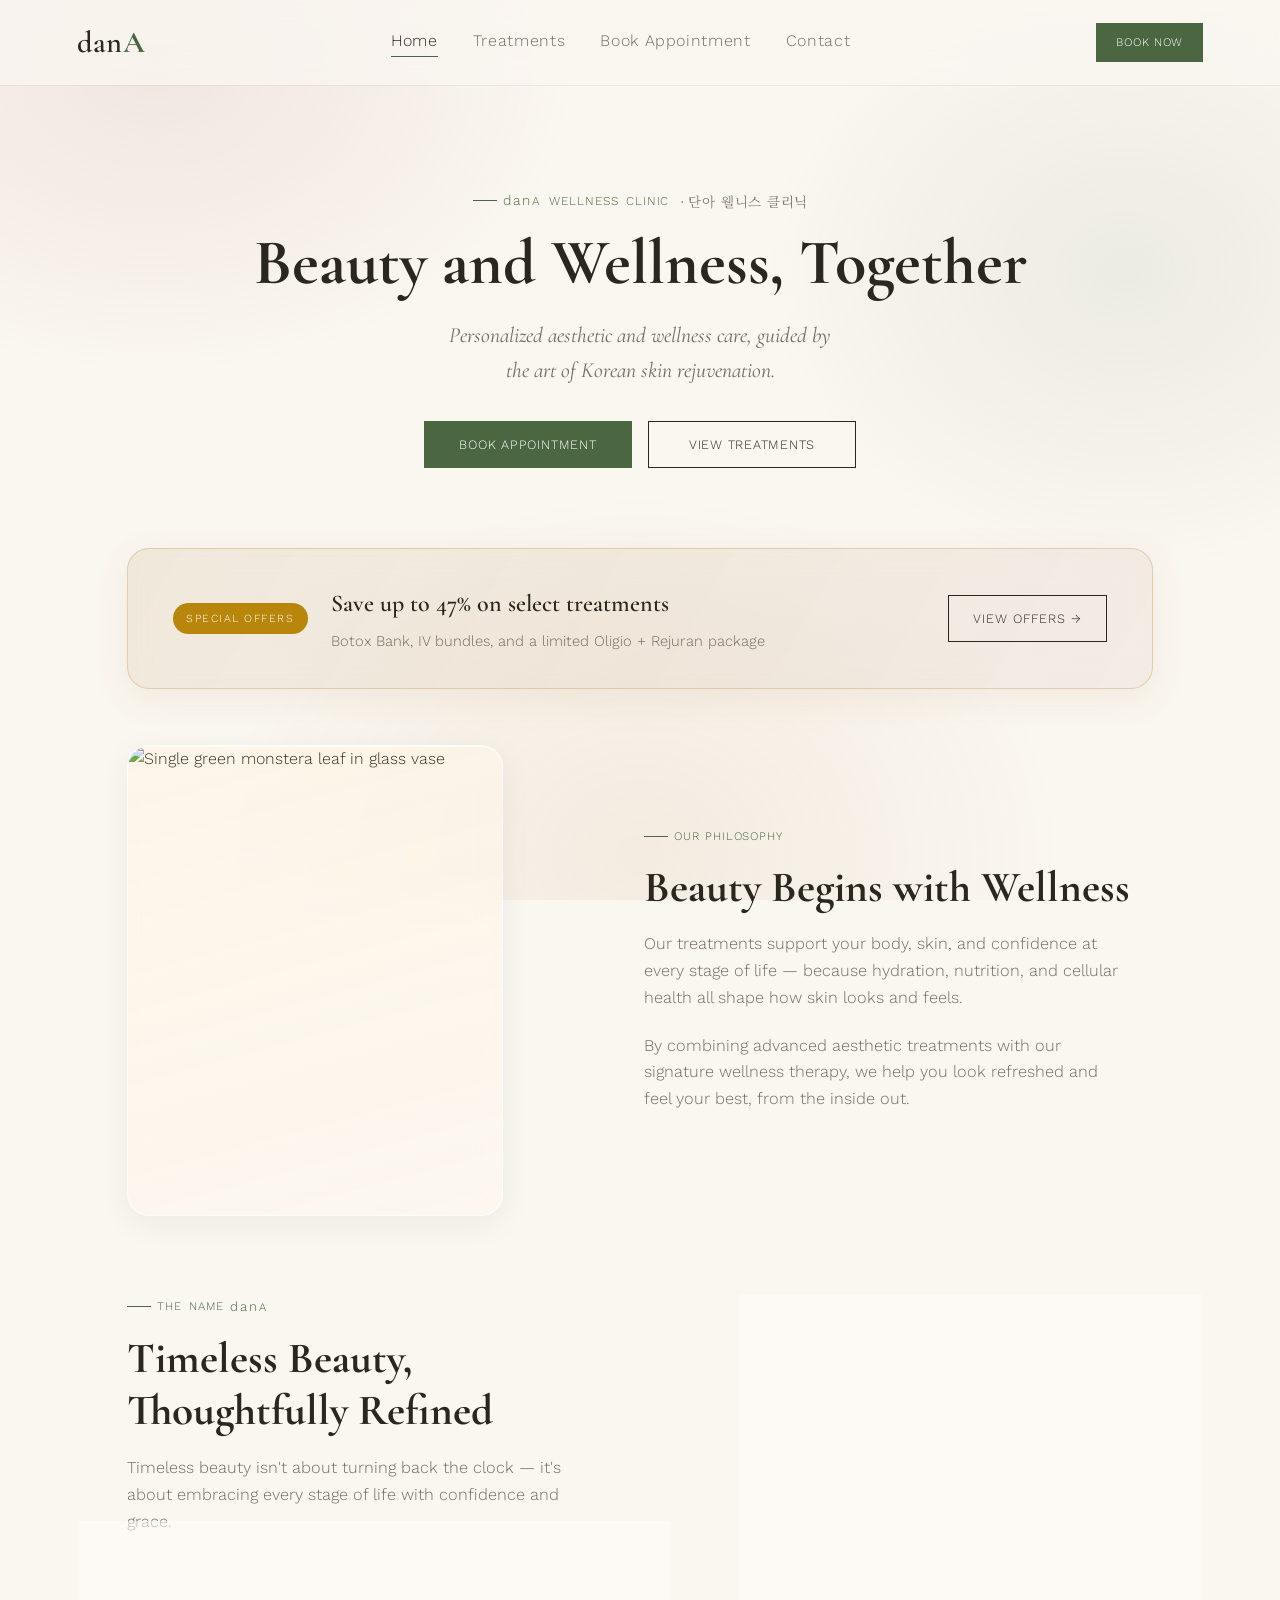
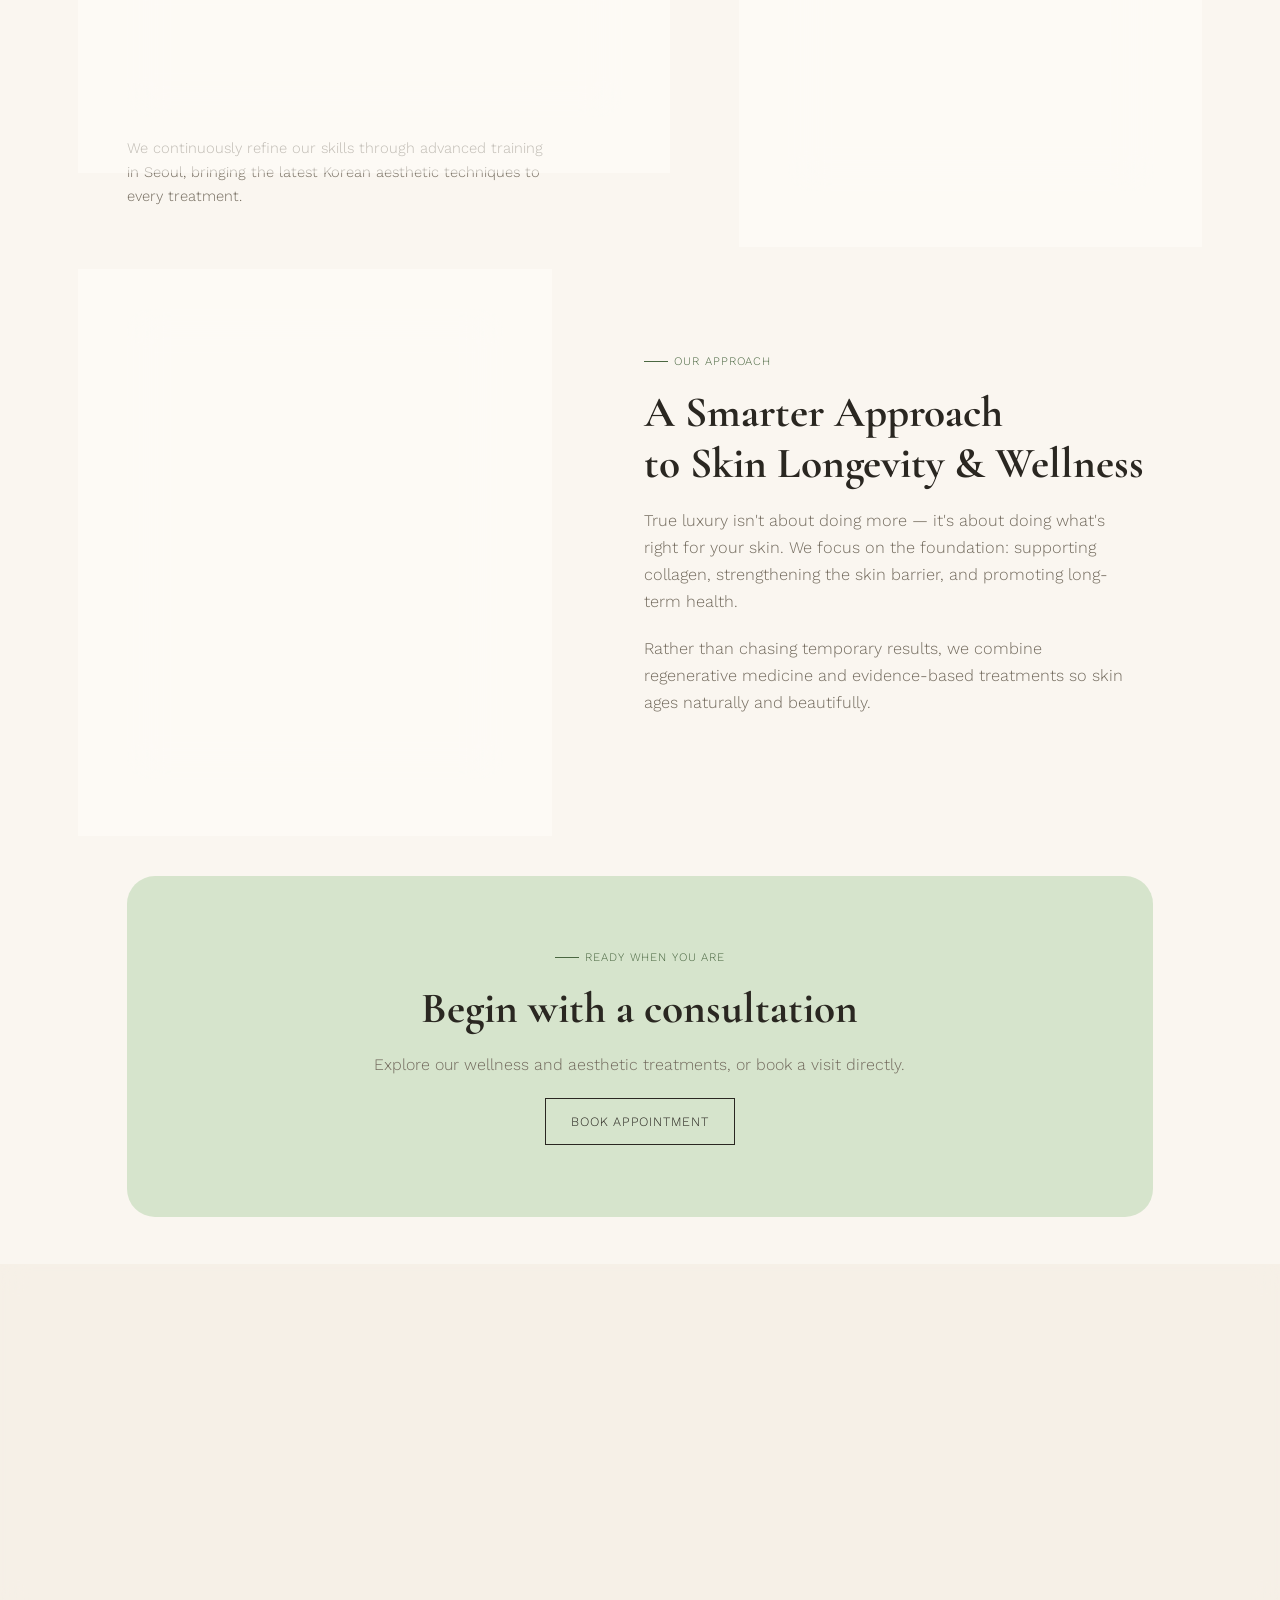
==== commit 4e29ac6e: "Update index.html" ====
--- a/index.html
+++ b/index.html
@@ -145,5 +145,14 @@
       </div>
     </div>
   </footer>
+  <script>
+document.addEventListener('click', function(e) {
+  var nav = document.getElementById('mainNav');
+  var toggle = document.querySelector('.nav-toggle');
+  if (nav.classList.contains('open') && !nav.contains(e.target) && !toggle.contains(e.target)) {
+    nav.classList.remove('open');
+  }
+});
+</script>
 </body>
 </html>
--- a/styles.css
+++ b/styles.css
@@ -852,12 +852,12 @@
   top: 63px;
   left: auto;
   right: 0;
-  bottom: 0;
+  height: calc(100vh - 63px);
   width: 30%;
   min-width: 160px;
   background: rgba(255, 253, 249, 0.92);
-  backdrop-filter: blur(16px);
-  -webkit-backdrop-filter: blur(16px);
+  backdrop-filter: blur(20px);
+  -webkit-backdrop-filter: blur(20px);
   backface-visibility: hidden;
   z-index: 150;
   flex-direction: column;
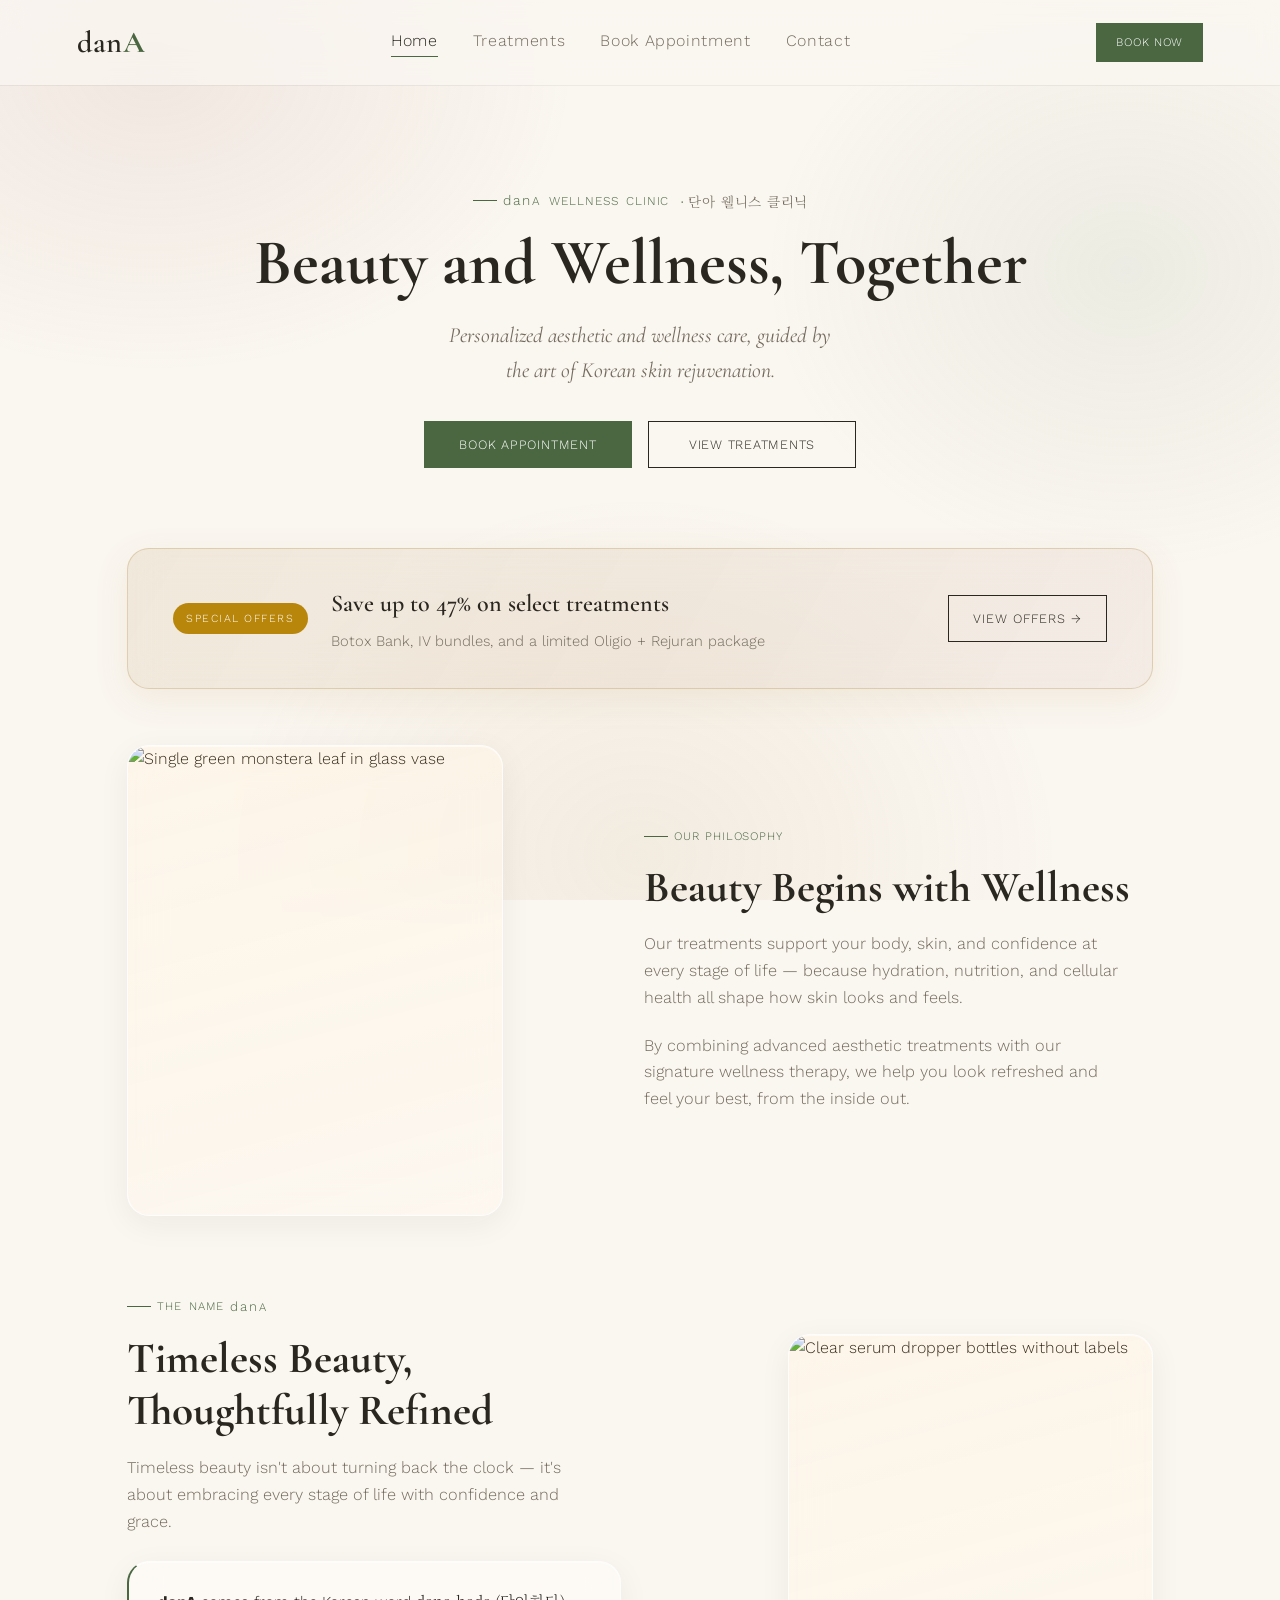
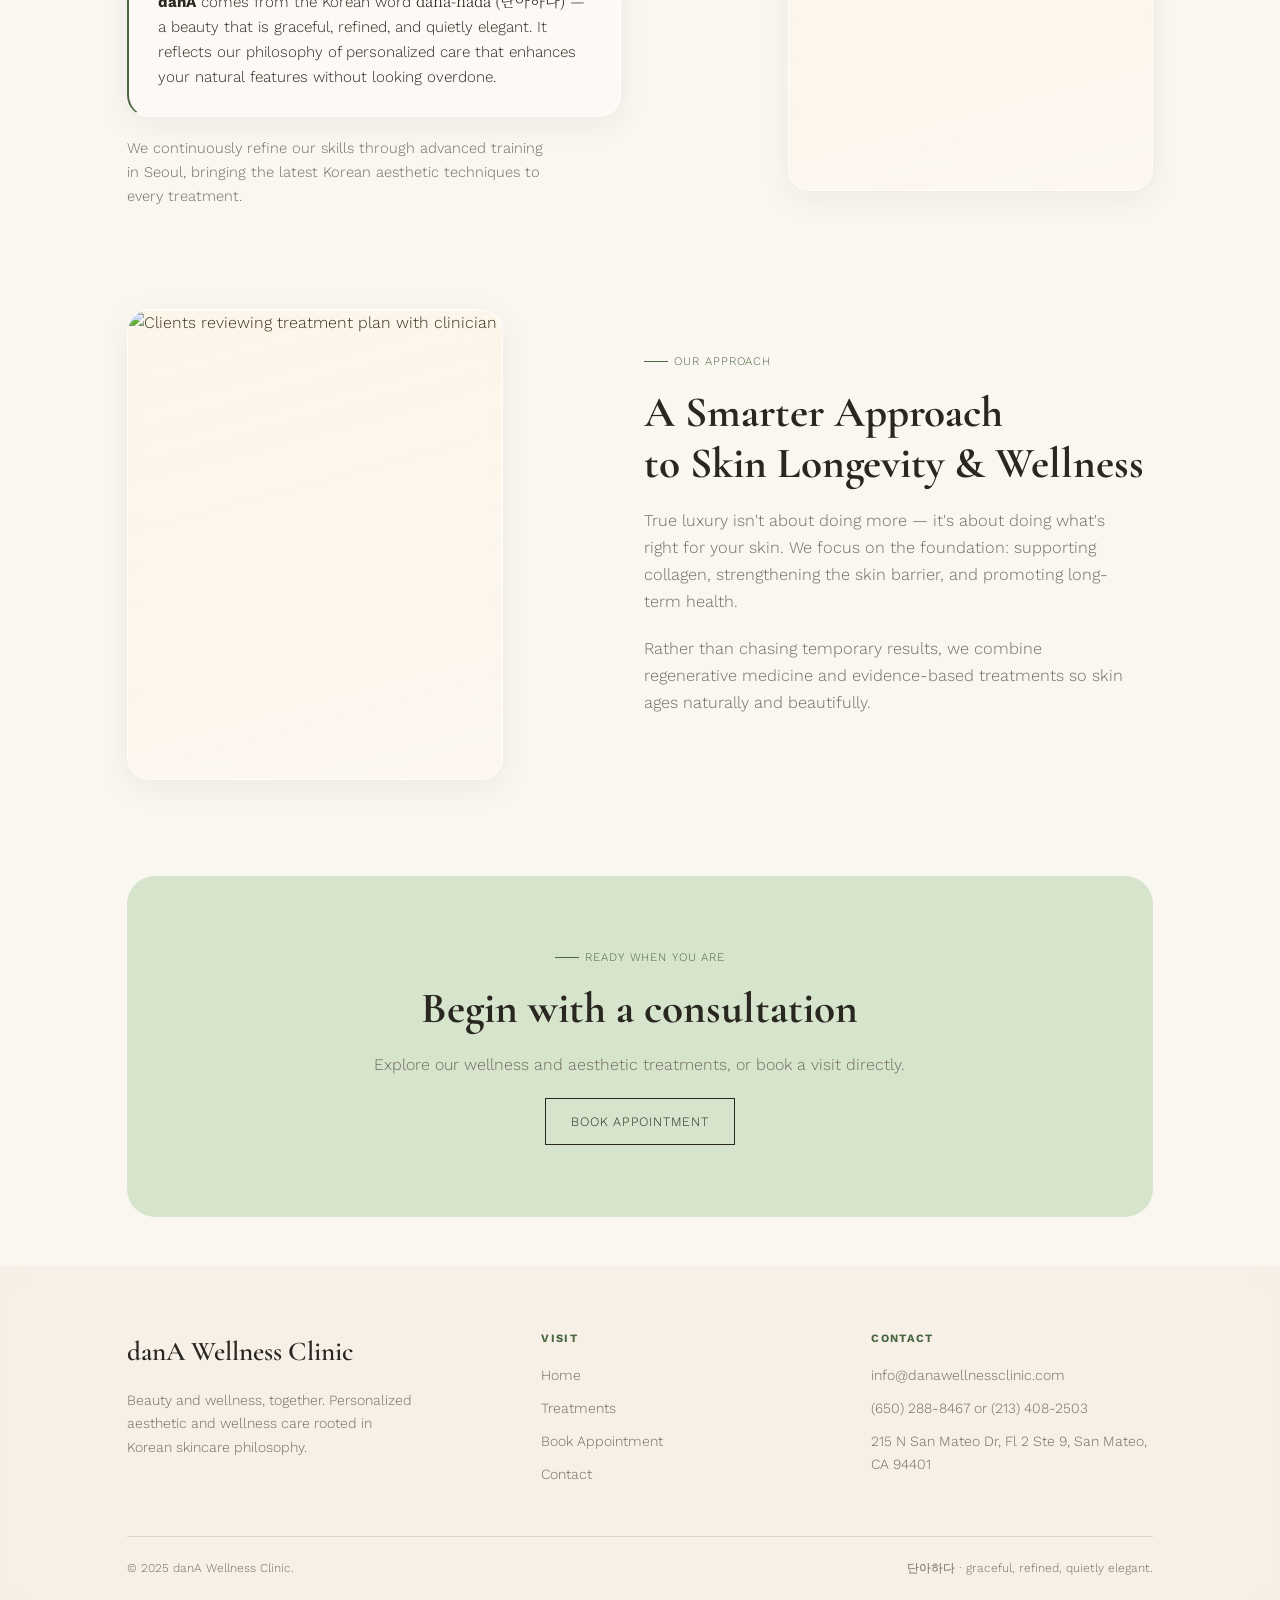
==== commit 146a655e: "Update index.html" ====
--- a/index.html
+++ b/index.html
@@ -95,7 +95,7 @@
   <div class="philosophy-block">
     <section class="wrap phi-grid">
       <div class="phi-img glass" aria-hidden="true">
-        <img src="images/consultation-clinic.png" alt="Clients reviewing treatment plan with clinician" />
+        <img src="images/consultation-clinic.webp" alt="Clients reviewing treatment plan with clinician" />
         <div class="tint"></div>
       </div>
       <div class="phi-copy">
--- a/styles.css
+++ b/styles.css
@@ -855,7 +855,7 @@
   height: calc(100vh - 63px);
   width: 30%;
   min-width: 160px;
-  background: rgba(255, 253, 249, 0.92);
+  background: rgba(255, 253, 249, 0.98);
   backdrop-filter: blur(20px);
   -webkit-backdrop-filter: blur(20px);
   backface-visibility: hidden;
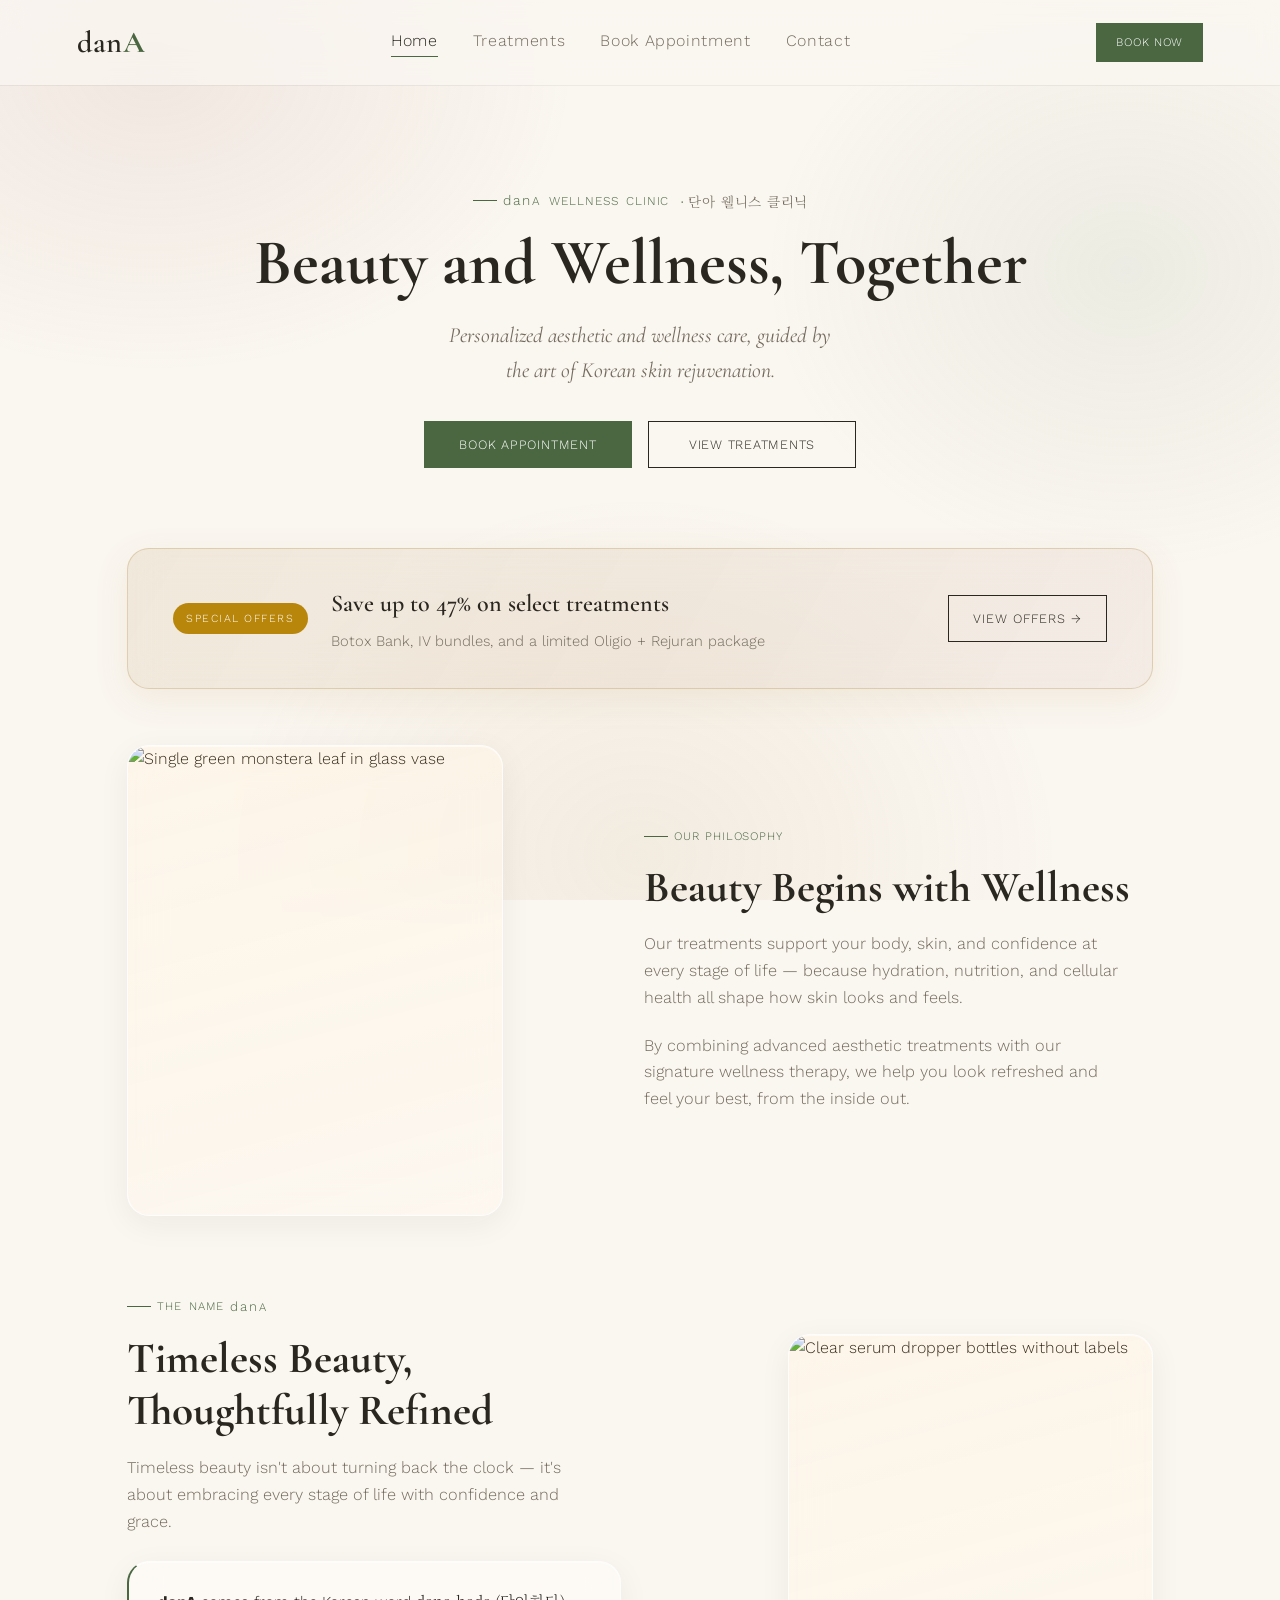
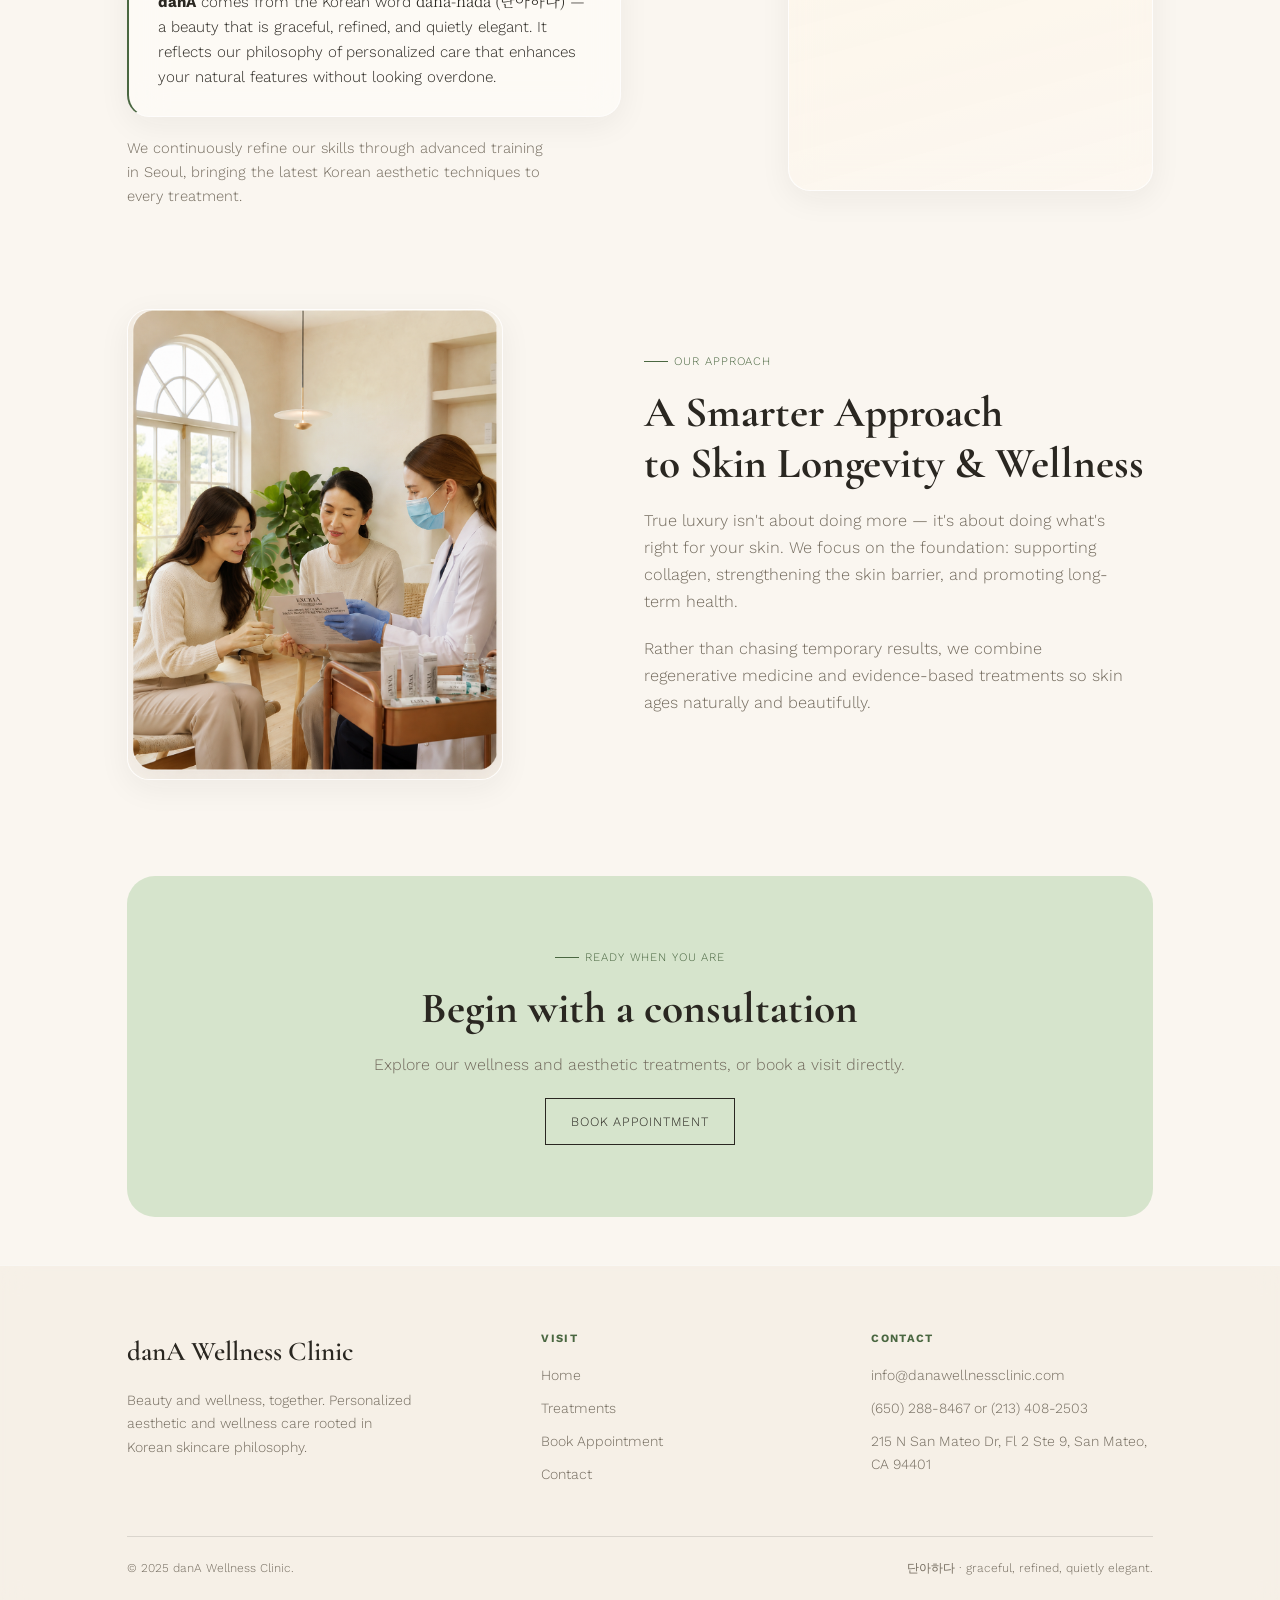
==== commit e62f1604: "Wire contact form to Google Sheet and add SEO meta tags Contact form now POSTs to the same Apps Scri" ====
--- a/index.html
+++ b/index.html
@@ -3,8 +3,24 @@
 <head>
   <meta charset="UTF-8" />
   <meta name="viewport" content="width=device-width, initial-scale=1.0" />
-  <title>danA Wellness Clinic</title>
-  
+  <title>danA Wellness Clinic — Aesthetics & Wellness in San Mateo</title>
+
+  <!-- SEO -->
+  <meta name="description" content="danA Wellness Clinic in San Mateo offers personalized aesthetic and wellness care — IV therapy, injectables, and skin rejuvenation guided by Korean skincare philosophy." />
+  <link rel="canonical" href="https://danawellnessclinic.com/" />
+
+  <!-- Open Graph / social sharing -->
+  <meta property="og:type" content="website" />
+  <meta property="og:site_name" content="danA Wellness Clinic" />
+  <meta property="og:title" content="danA Wellness Clinic — Aesthetics & Wellness in San Mateo" />
+  <meta property="og:description" content="Personalized aesthetic and wellness care, guided by the art of Korean skin rejuvenation." />
+  <meta property="og:url" content="https://danawellnessclinic.com/" />
+  <meta property="og:image" content="https://danawellnessclinic.com/images/consultation-clinic.webp" />
+  <meta name="twitter:card" content="summary_large_image" />
+  <meta name="twitter:title" content="danA Wellness Clinic — Aesthetics & Wellness in San Mateo" />
+  <meta name="twitter:description" content="Personalized aesthetic and wellness care, guided by the art of Korean skin rejuvenation." />
+  <meta name="twitter:image" content="https://danawellnessclinic.com/images/consultation-clinic.webp" />
+
   <!-- FAVICON FOR BROWSERS & SEARCH ENGINES -->
   <link rel="icon" type="image/svg+xml" href="./images/favicon.svg" />
 
--- a/styles.css
+++ b/styles.css
@@ -679,6 +679,15 @@
   max-width: none;
   margin: 0 auto;
   padding: 2.8rem 3.4rem;
+}
+/* Honeypot — visually removed but still present for bots to fill */
+.hp-field {
+  position: absolute !important;
+  left: -9999px !important;
+  top: -9999px !important;
+  width: 1px;
+  height: 1px;
+  overflow: hidden;
 }
 .field {
   margin-bottom: 1.5rem;
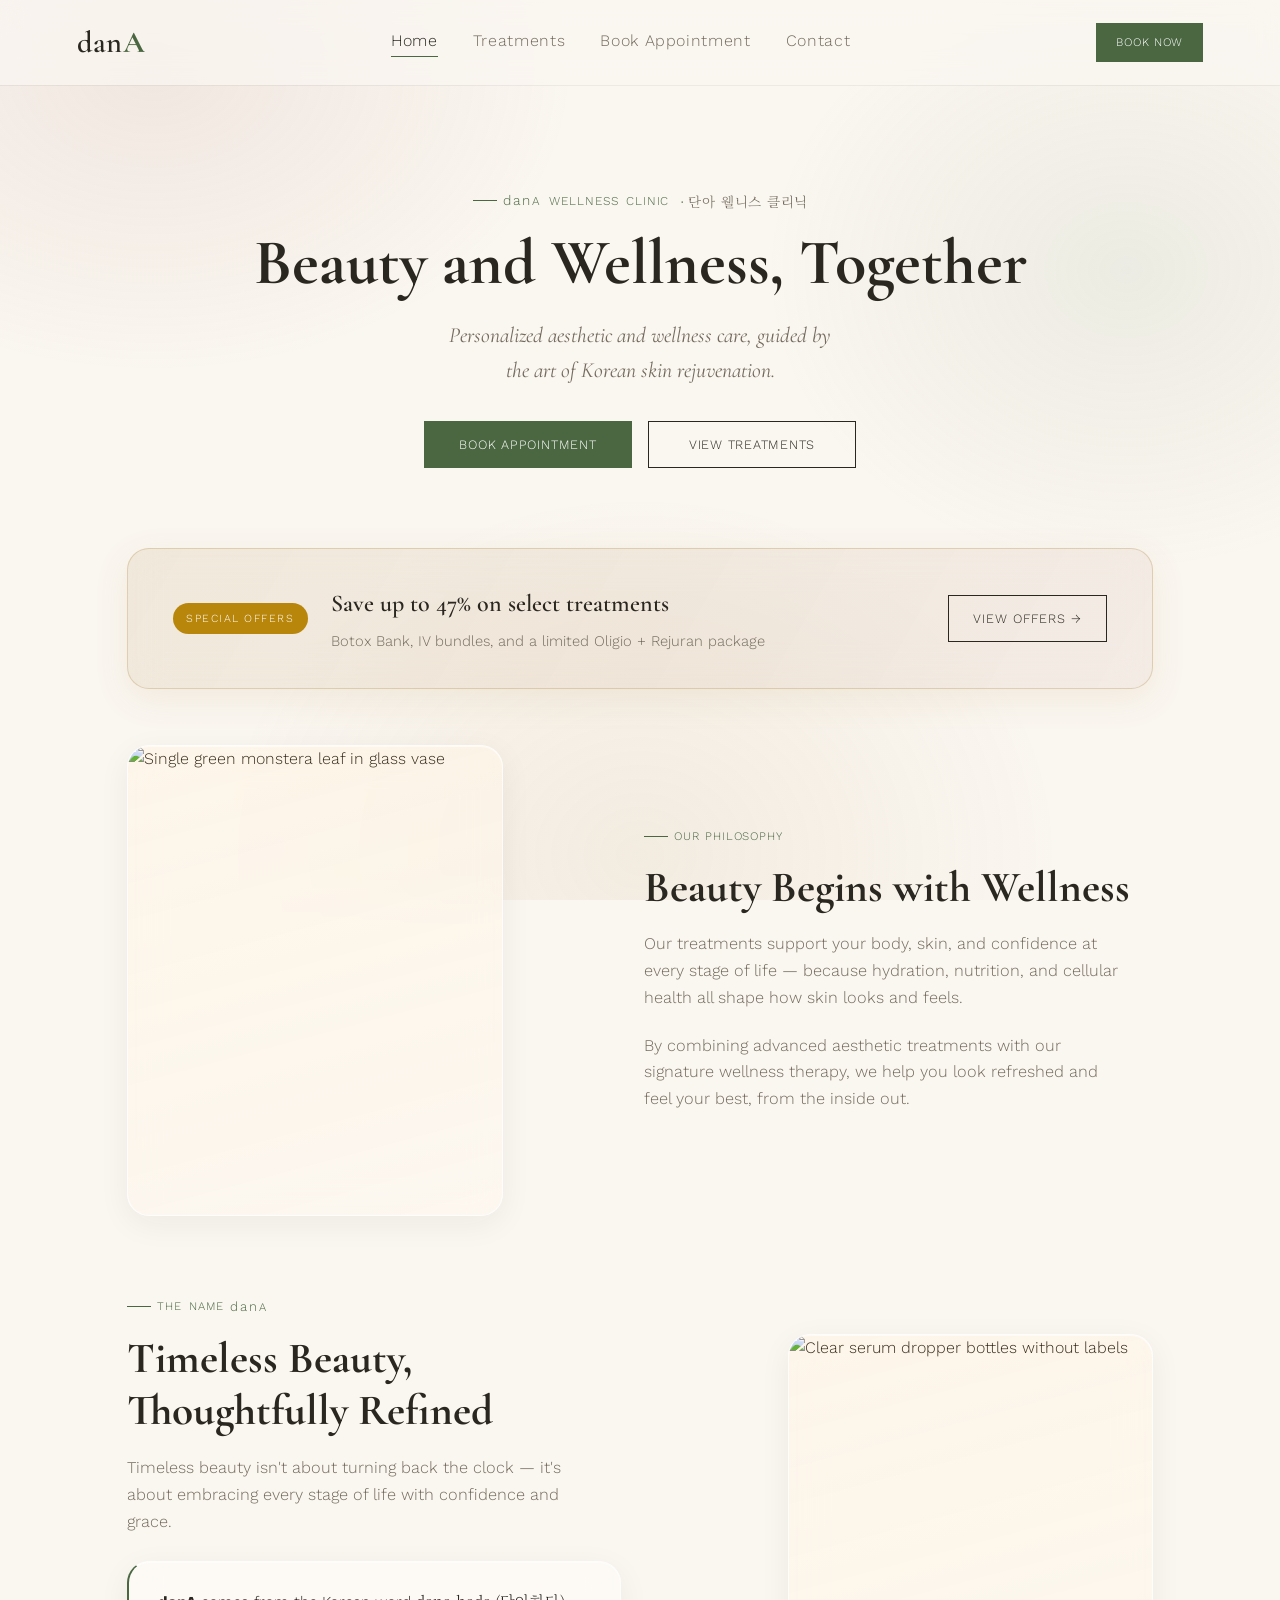
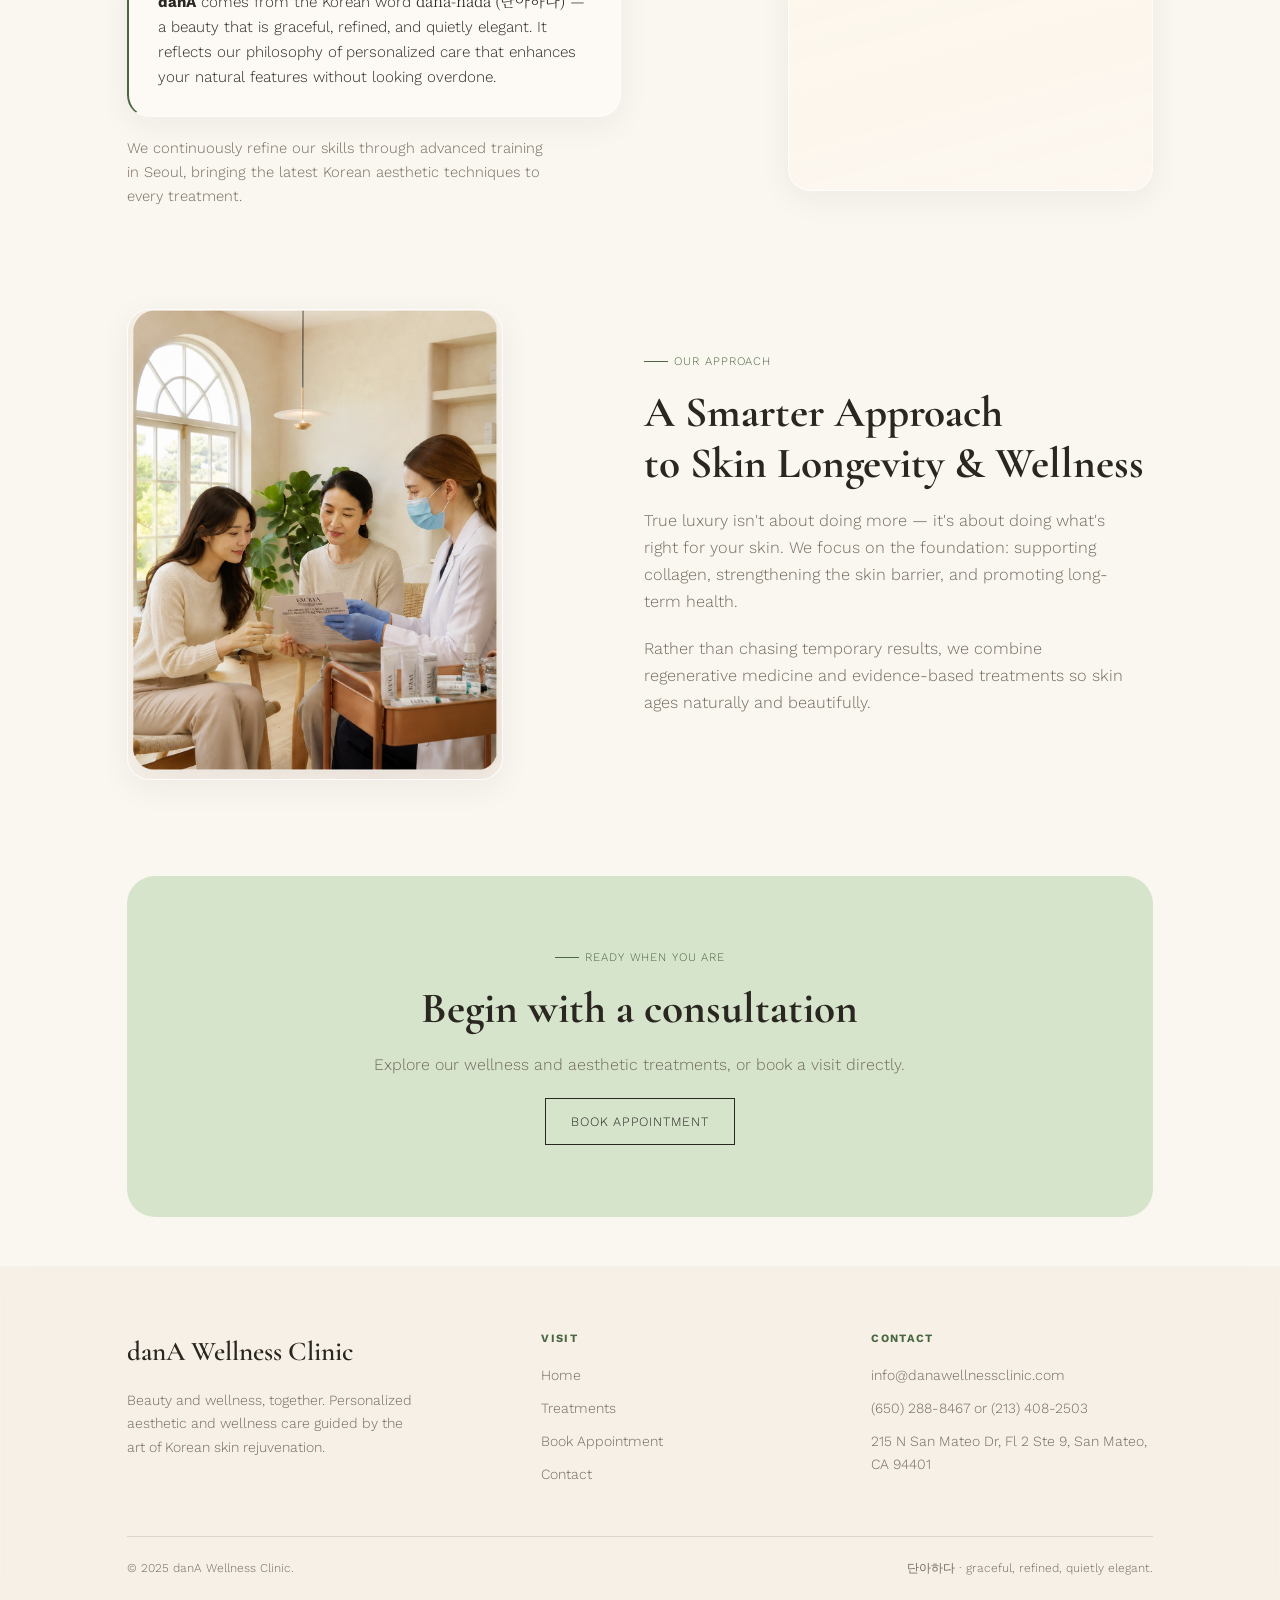
==== commit e63317a7: "Update index.html" ====
--- a/index.html
+++ b/index.html
@@ -139,7 +139,7 @@
       <div class="foot-grid">
         <div>
           <div class="foot-logo"><span class="lc">dan</span><span class="cap">A</span> Wellness Clinic</div>
-          <p class="foot-desc">Beauty and wellness, together. Personalized aesthetic and wellness care rooted in Korean skincare philosophy.</p>
+          <p class="foot-desc">Beauty and wellness, together. Personalized aesthetic and wellness care guided by the art of Korean skin rejuvenation.</p>
         </div>
         <div class="foot-col">
           <h5>Visit</h5>
